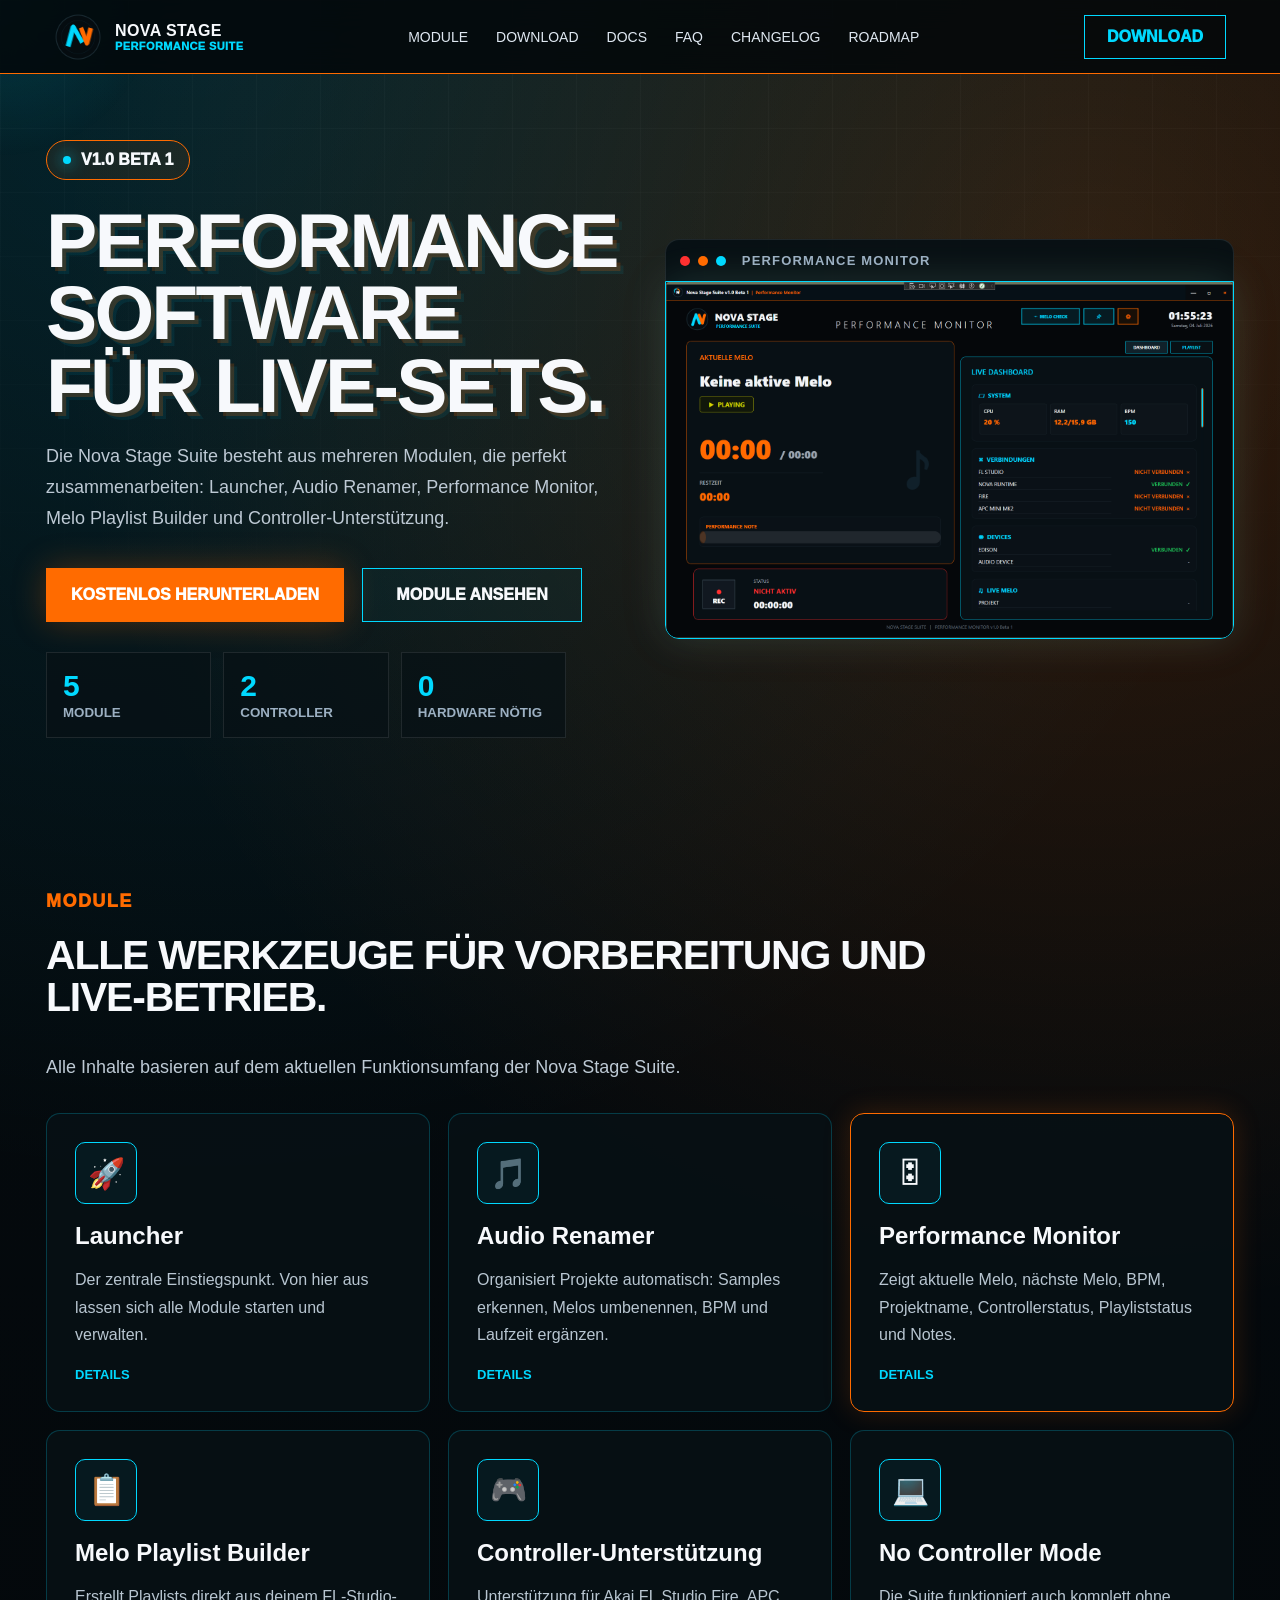
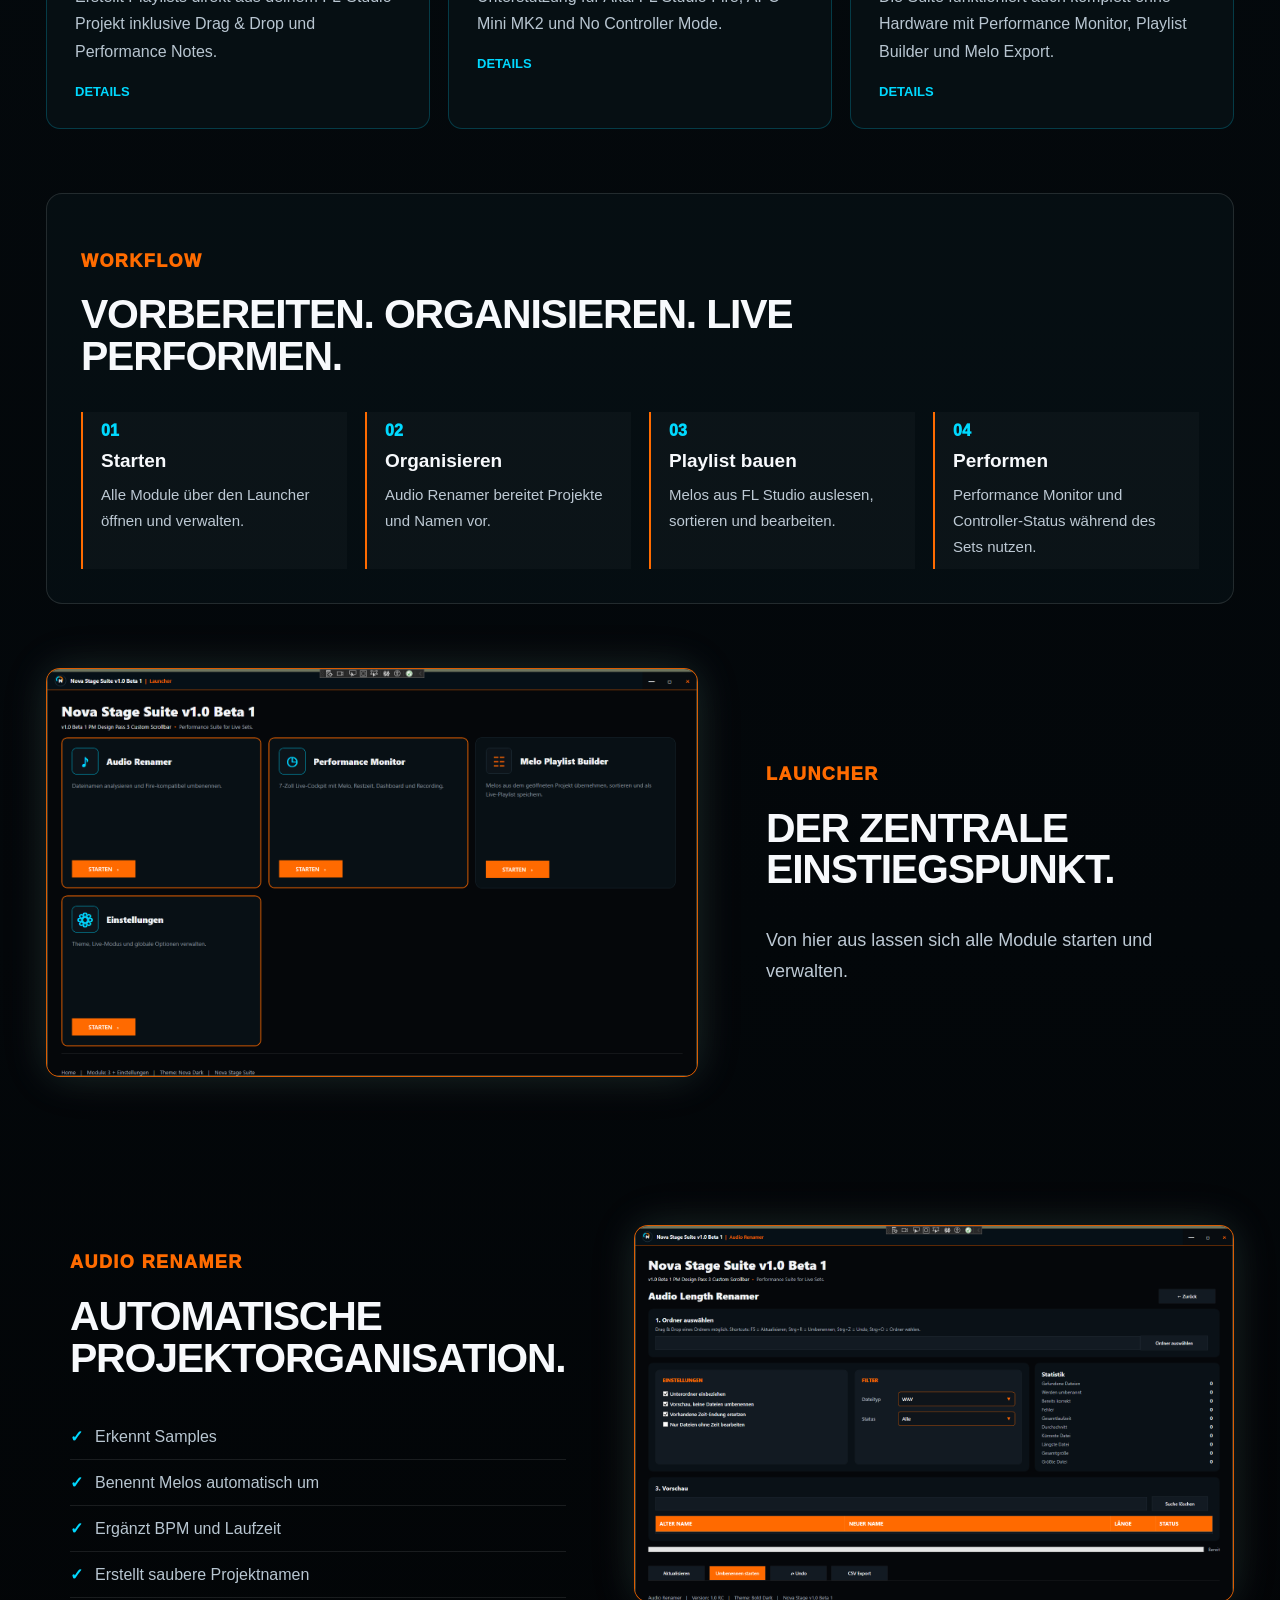
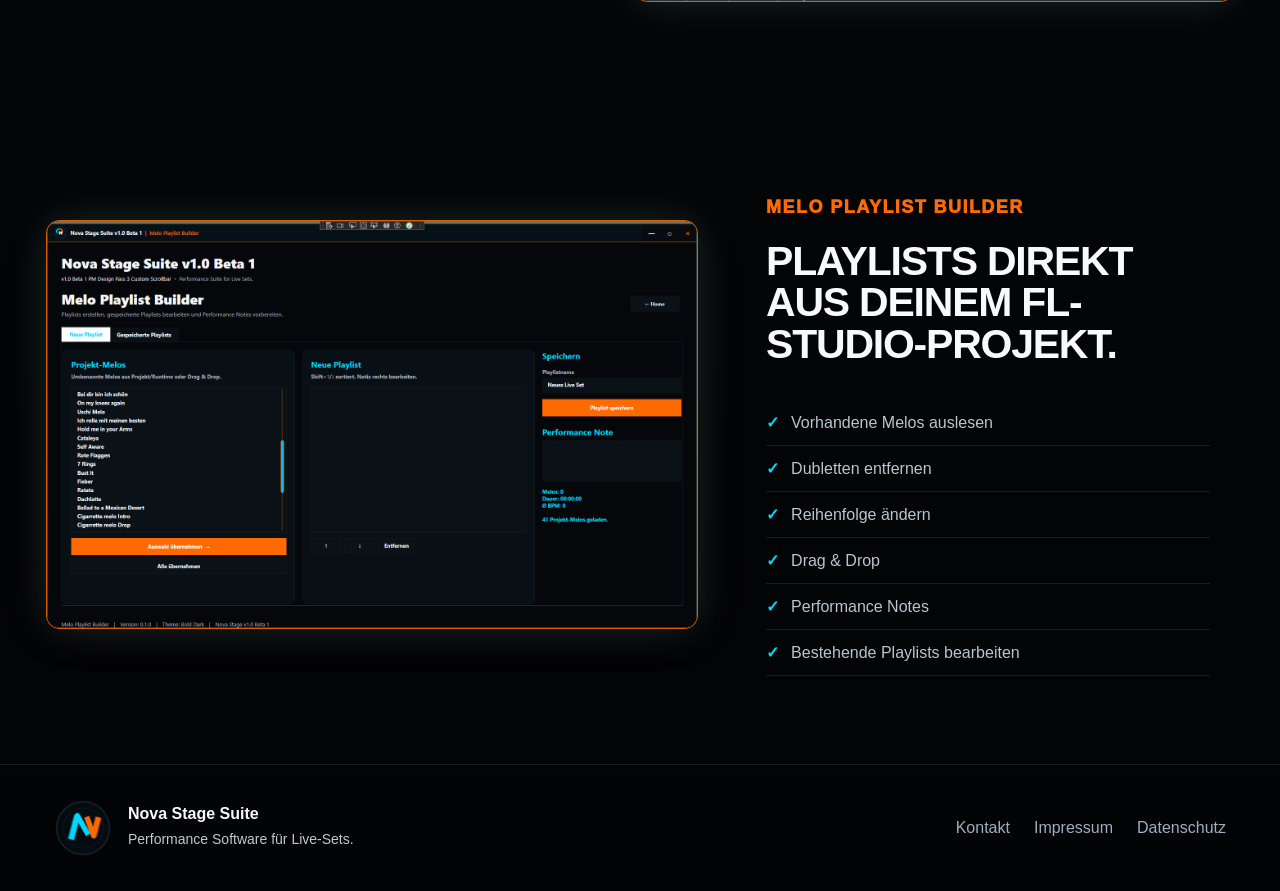
==== index.html @ 93a7e744 "Add files via upload" ====
<!DOCTYPE html>
<html lang="de">
<head>
  <meta charset="UTF-8" />
  <meta name="viewport" content="width=device-width, initial-scale=1.0" />
  <title>Nova Stage Suite – Performance Software für Live-Sets</title>
  <meta name="description" content="Nova Stage Suite – modulare Performance Software für Live-Sets." />
  <link rel="icon" href="assets/logo/logo.png" />
  <link rel="stylesheet" href="css/main.css" />
  <script defer src="js/app.js"></script>
  
</head>
<body>
  <div class="ambient-grid" aria-hidden="true"></div>
  <div class="cursor-glow" aria-hidden="true"></div>
  <header class="site-header">
  <a class="brand" href="index.html">
    <img src="assets/logo/logo.png" alt="Nova Stage Suite Logo" />
    <span><strong>NOVA STAGE</strong><small>PERFORMANCE SUITE</small></span>
  </a>
  <button class="menu-button" aria-label="Navigation öffnen">☰</button>
  <nav class="nav">
    <a href="index.html#module">Module</a>
    <a href="download.html">Download</a>
    <a href="docs.html">Docs</a>
    <a href="faq.html">FAQ</a>
    <a href="changelog.html">Changelog</a>
    <a href="roadmap.html">Roadmap</a>
  </nav>
  <a class="header-download" href="download.html">Download</a>
</header>
  <main id="home">
  <section class="hero section">
    <div class="hero-copy reveal">
      <div class="badge pulse-dot">v1.0 Beta 1</div>
      <h1>Performance Software für Live-Sets.</h1>
      <p>Die Nova Stage Suite besteht aus mehreren Modulen, die perfekt zusammenarbeiten: Launcher, Audio Renamer, Performance Monitor, Melo Playlist Builder und Controller-Unterstützung.</p>
      <div class="hero-actions">
        <a class="btn btn-primary" href="download.html">Kostenlos herunterladen</a>
        <a class="btn btn-secondary" href="#module">Module ansehen</a>
      </div>
      <div class="live-metrics">
        <span><b data-count="5">0</b><small>Module</small></span>
        <span><b data-count="2">0</b><small>Controller</small></span>
        <span><b data-count="0">0</b><small>Hardware nötig</small></span>
      </div>
    </div>
    <div class="hero-stage reveal">
      <div class="stage-topbar"><span class="led red"></span><span class="led orange"></span><span class="led cyan"></span><strong>PERFORMANCE MONITOR</strong></div>
      <div class="hero-visual neon-panel"><img src="assets/screenshots/screenshot-performance-monitor.png" alt="Nova Stage Performance Monitor" /></div>
    </div>
  </section>

  <section id="module" class="section">
    <div class="section-head reveal">
      <p class="eyebrow">Module</p>
      <h2>Alle Werkzeuge für Vorbereitung und Live-Betrieb.</h2>
      <p>Alle Inhalte basieren auf dem aktuellen Funktionsumfang der Nova Stage Suite.</p>
    </div>
    <div class="module-grid">
      <article class="module-card reveal"><div class="icon">🚀</div><h3>Launcher</h3><p>Der zentrale Einstiegspunkt. Von hier aus lassen sich alle Module starten und verwalten.</p><a href="modules/launcher.html">Details</a></article>
      <article class="module-card reveal"><div class="icon">🎵</div><h3>Audio Renamer</h3><p>Organisiert Projekte automatisch: Samples erkennen, Melos umbenennen, BPM und Laufzeit ergänzen.</p><a href="modules/audio-renamer.html">Details</a></article>
      <article class="module-card active reveal"><div class="icon">🎛</div><h3>Performance Monitor</h3><p>Zeigt aktuelle Melo, nächste Melo, BPM, Projektname, Controllerstatus, Playliststatus und Notes.</p><a href="modules/performance-monitor.html">Details</a></article>
      <article class="module-card reveal"><div class="icon">📋</div><h3>Melo Playlist Builder</h3><p>Erstellt Playlists direkt aus deinem FL-Studio-Projekt inklusive Drag & Drop und Performance Notes.</p><a href="modules/playlist-builder.html">Details</a></article>
      <article class="module-card reveal"><div class="icon">🎮</div><h3>Controller-Unterstützung</h3><p>Unterstützung für Akai FL Studio Fire, APC Mini MK2 und No Controller Mode.</p><a href="modules/controller.html">Details</a></article>
      <article class="module-card reveal"><div class="icon">💻</div><h3>No Controller Mode</h3><p>Die Suite funktioniert auch komplett ohne Hardware mit Performance Monitor, Playlist Builder und Melo Export.</p><a href="modules/controller.html#no-controller">Details</a></article>
    </div>
  </section>

  <section class="section workflow reveal">
    <div class="section-head">
      <p class="eyebrow">Workflow</p>
      <h2>Vorbereiten. Organisieren. Live performen.</h2>
    </div>
    <div class="timeline">
      <div><span>01</span><strong>Starten</strong><p>Alle Module über den Launcher öffnen und verwalten.</p></div>
      <div><span>02</span><strong>Organisieren</strong><p>Audio Renamer bereitet Projekte und Namen vor.</p></div>
      <div><span>03</span><strong>Playlist bauen</strong><p>Melos aus FL Studio auslesen, sortieren und bearbeiten.</p></div>
      <div><span>04</span><strong>Performen</strong><p>Performance Monitor und Controller-Status während des Sets nutzen.</p></div>
    </div>
  </section>

  <section class="section feature-split">
    <div class="neon-panel screenshot-panel reveal"><img src="assets/screenshots/screenshot-launcher.png" alt="Launcher Screenshot" /></div>
    <div class="feature-copy reveal"><p class="eyebrow">Launcher</p><h2>Der zentrale Einstiegspunkt.</h2><p>Von hier aus lassen sich alle Module starten und verwalten.</p></div>
  </section>

  <section class="section feature-split reverse">
    <div class="feature-copy reveal"><p class="eyebrow">Audio Renamer</p><h2>Automatische Projektorganisation.</h2><ul class="check-list"><li>Erkennt Samples</li><li>Benennt Melos automatisch um</li><li>Ergänzt BPM und Laufzeit</li><li>Erstellt saubere Projektnamen</li></ul></div>
    <div class="neon-panel screenshot-panel reveal"><img src="assets/screenshots/screenshot-audio-renamer.png" alt="Audio Renamer Screenshot" /></div>
  </section>

  <section class="section feature-split">
    <div class="neon-panel screenshot-panel reveal"><img src="assets/screenshots/screenshot-playlist-builder.png" alt="Melo Playlist Builder Screenshot" /></div>
    <div class="feature-copy reveal"><p class="eyebrow">Melo Playlist Builder</p><h2>Playlists direkt aus deinem FL-Studio-Projekt.</h2><ul class="check-list"><li>Vorhandene Melos auslesen</li><li>Dubletten entfernen</li><li>Reihenfolge ändern</li><li>Drag & Drop</li><li>Performance Notes</li><li>Bestehende Playlists bearbeiten</li></ul></div>
  </section>
</main>
  <footer class="footer">
    <div class="footer-brand">
      <img src="assets/logo/logo.png" alt="" />
      <div><strong>Nova Stage Suite</strong><p>Performance Software für Live-Sets.</p></div>
    </div>
    <div class="footer-links">
      <a href="mailto:oliverrisska70@gmx.de">Kontakt</a>
      <a href="impressum.html">Impressum</a>
      <a href="datenschutz.html">Datenschutz</a>
    </div>
  </footer>
</body>
</html>
---- css/main.css ----
:root{--bg:#03070a;--panel:#071116;--text:#f7f9fc;--muted:#9cb0c2;--orange:#ff6b00;--cyan:#00d9ff;--line:rgba(255,255,255,.095)}*{box-sizing:border-box}html{scroll-behavior:smooth}body{margin:0;color:var(--text);font-family:Inter,"Segoe UI",Roboto,Arial,sans-serif;background:radial-gradient(circle at 15% 0%,rgba(0,217,255,.13),transparent 28%),radial-gradient(circle at 85% 7%,rgba(255,107,0,.18),transparent 26%),linear-gradient(180deg,#050b0f 0%,#03070a 62%,#020304 100%);overflow-x:hidden}.ambient-grid{position:fixed;inset:0;pointer-events:none;background-image:linear-gradient(rgba(255,255,255,.028) 1px,transparent 1px),linear-gradient(90deg,rgba(255,255,255,.028) 1px,transparent 1px);background-size:64px 64px;mask-image:linear-gradient(to bottom,black,transparent 78%);animation:gridMove 28s linear infinite}.cursor-glow{position:fixed;width:360px;height:360px;border-radius:999px;pointer-events:none;background:radial-gradient(circle,rgba(0,217,255,.13),transparent 62%);transform:translate(-50%,-50%);z-index:0}@keyframes gridMove{from{background-position:0 0}to{background-position:64px 64px}}a{color:inherit;text-decoration:none}img{display:block;max-width:100%}.site-header{position:sticky;top:0;z-index:20;height:74px;padding:0 54px;display:flex;align-items:center;justify-content:space-between;background:rgba(3,7,10,.86);backdrop-filter:blur(18px);border-bottom:1px solid var(--orange)}.brand{display:flex;align-items:center;gap:13px;font-weight:950;letter-spacing:.4px}.brand img{width:48px;height:48px;object-fit:contain}.brand small{display:block;color:var(--cyan);font-weight:950;font-size:11px}.nav{display:flex;gap:28px;font-size:14px;text-transform:uppercase;color:#dfe8f1}.nav a:hover{color:var(--orange)}.header-download,.menu-button{padding:12px 22px;color:var(--cyan);border:1px solid var(--cyan);background:transparent;font-weight:950;text-transform:uppercase}.menu-button{display:none;font-size:22px;padding:8px 14px}.section{width:min(1480px,calc(100% - 92px));margin:0 auto;padding:64px 0;position:relative;z-index:1}.hero{min-height:730px;display:grid;grid-template-columns:.82fr 1.18fr;gap:48px;align-items:center}.badge,.eyebrow{color:var(--orange);text-transform:uppercase;font-weight:950;letter-spacing:.08em}.badge{display:inline-flex;padding:10px 16px;border:1px solid var(--orange);border-radius:999px;background:rgba(255,107,0,.08);color:var(--text);letter-spacing:0}.pulse-dot:before{content:"";width:8px;height:8px;border-radius:50%;background:var(--cyan);margin:auto 10px auto 0;box-shadow:0 0 16px var(--cyan);animation:pulse 1.4s infinite}@keyframes pulse{50%{opacity:.35;transform:scale(.72)}}h1,h2,h3{margin-top:0}h1{margin:24px 0 20px;font-size:clamp(44px,6vw,84px);line-height:.94;letter-spacing:-2.8px;text-transform:uppercase;text-shadow:4px 4px 0 rgba(255,107,0,.18),7px 7px 0 rgba(0,217,255,.08)}h2{color:var(--text);font-size:clamp(30px,3.2vw,54px);line-height:1.02;letter-spacing:-1.2px;text-transform:uppercase}.section-head{max-width:930px;margin-bottom:30px}p{color:#bdc9d4;line-height:1.72;font-size:18px}.hero-actions{margin:34px 0 30px;display:flex;flex-wrap:wrap;gap:18px}.btn{min-height:54px;min-width:220px;display:inline-flex;align-items:center;justify-content:center;padding:0 24px;border:1px solid var(--cyan);font-weight:950;text-transform:uppercase;transition:.2s ease}.btn:hover{transform:translateY(-2px)}.btn-primary{background:var(--orange);border-color:var(--orange);color:#fff;box-shadow:0 0 34px rgba(255,107,0,.28)}.btn-secondary{background:rgba(0,217,255,.04)}.live-metrics{display:grid;grid-template-columns:repeat(3,1fr);gap:12px;max-width:520px}.live-metrics span,.doc-links a,.check-grid span{padding:16px;border:1px solid var(--line);background:rgba(7,17,22,.72)}.live-metrics b{display:block;color:var(--cyan);font-size:30px}.live-metrics small{color:var(--muted);text-transform:uppercase;font-weight:800}.neon-panel{background:linear-gradient(180deg,rgba(7,17,22,.96),rgba(3,7,10,.96));border:1px solid var(--cyan);border-radius:14px;overflow:hidden;box-shadow:0 0 38px rgba(0,217,255,.12),0 0 50px rgba(255,107,0,.11)}.stage-topbar{height:42px;display:flex;align-items:center;gap:8px;padding:0 14px;background:rgba(7,17,22,.95);border:1px solid var(--line);border-bottom:0;border-radius:14px 14px 0 0}.stage-topbar strong{margin-left:8px;color:var(--muted);font-size:13px;letter-spacing:.09em}.led{width:10px;height:10px;border-radius:50%;background:white}.red{background:#ff3131}.orange{background:var(--orange)}.cyan{background:var(--cyan)}.hero-stage .neon-panel{border-radius:0 0 14px 14px}.module-grid,.controller-grid,.download-grid{display:grid;grid-template-columns:repeat(3,1fr);gap:18px}.module-card,.download-card{position:relative;padding:28px;min-height:230px;background:rgba(7,17,22,.86);border:1px solid rgba(0,217,255,.22);border-radius:14px;transition:.2s ease}.module-card:hover,.module-card.active,.download-card:hover{transform:translateY(-4px);box-shadow:0 0 28px rgba(255,107,0,.18);border-color:var(--orange)}.module-card a{color:var(--cyan);font-weight:900;text-transform:uppercase;font-size:13px}.icon{width:62px;height:62px;border:1px solid var(--cyan);border-radius:10px;display:grid;place-items:center;margin-bottom:18px;background:rgba(0,217,255,.05);font-size:30px}.module-card h3,.download-card h3{font-size:24px;margin-bottom:10px}.module-card p,.download-card p,li{font-size:16px;color:#b8c6d1}.workflow,.docs-panel,.download-panel,.content-panel{background:rgba(7,17,22,.72);border:1px solid rgba(255,255,255,.12);border-radius:16px;padding:34px}.timeline{display:grid;grid-template-columns:repeat(4,1fr);gap:18px}.timeline div{border-left:2px solid var(--orange);padding:10px 18px;background:rgba(255,255,255,.025)}.timeline span{color:var(--cyan);font-weight:950}.timeline strong{display:block;margin:10px 0;font-size:19px}.timeline p{font-size:15px;margin:0}.feature-split{display:grid;grid-template-columns:1.14fr .86fr;gap:44px;align-items:center}.feature-split.reverse{grid-template-columns:.86fr 1.14fr}.screenshot-panel{border-color:rgba(255,107,0,.86)}.feature-copy{padding:24px}.check-list{list-style:none;padding:0;margin:28px 0 0}.check-list li{padding:13px 0;border-bottom:1px solid var(--line)}.check-list li:before{content:"✓";color:var(--cyan);font-weight:1000;margin-right:12px}.doc-links,.check-grid{display:grid;grid-template-columns:repeat(4,1fr);gap:12px;margin-top:24px}.download-card .btn{width:100%;margin-top:22px}.footer{border-top:1px solid var(--line);padding:34px 54px;display:flex;justify-content:space-between;align-items:center;position:relative;z-index:1}.footer-brand{display:flex;align-items:center;gap:16px}.footer-brand img{width:58px;height:58px;object-fit:contain}.footer p{margin:4px 0 0;font-size:14px}.footer-links{display:flex;gap:24px;color:var(--muted)}.reveal{opacity:0;transform:translateY(28px);transition:opacity .7s ease,transform .7s ease}.reveal.visible{opacity:1;transform:translateY(0)}@media(max-width:1080px){.site-header{padding:0 22px}.nav{display:none;position:absolute;top:74px;left:0;right:0;padding:22px;background:rgba(3,7,10,.96);border-bottom:1px solid var(--orange);flex-direction:column}.nav.open{display:flex}.menu-button{display:inline-flex}.section{width:min(100% - 36px,1480px)}.hero,.feature-split,.feature-split.reverse{grid-template-columns:1fr}.module-grid,.controller-grid,.download-grid,.timeline,.check-grid,.doc-links{grid-template-columns:1fr}}@media(max-width:560px){.header-download{display:none}.brand span{display:none}.hero-actions .btn,.live-metrics{width:100%;grid-template-columns:1fr}h1{font-size:42px}.footer{flex-direction:column;align-items:flex-start;gap:22px;padding:28px 22px}.footer-links{flex-wrap:wrap}}
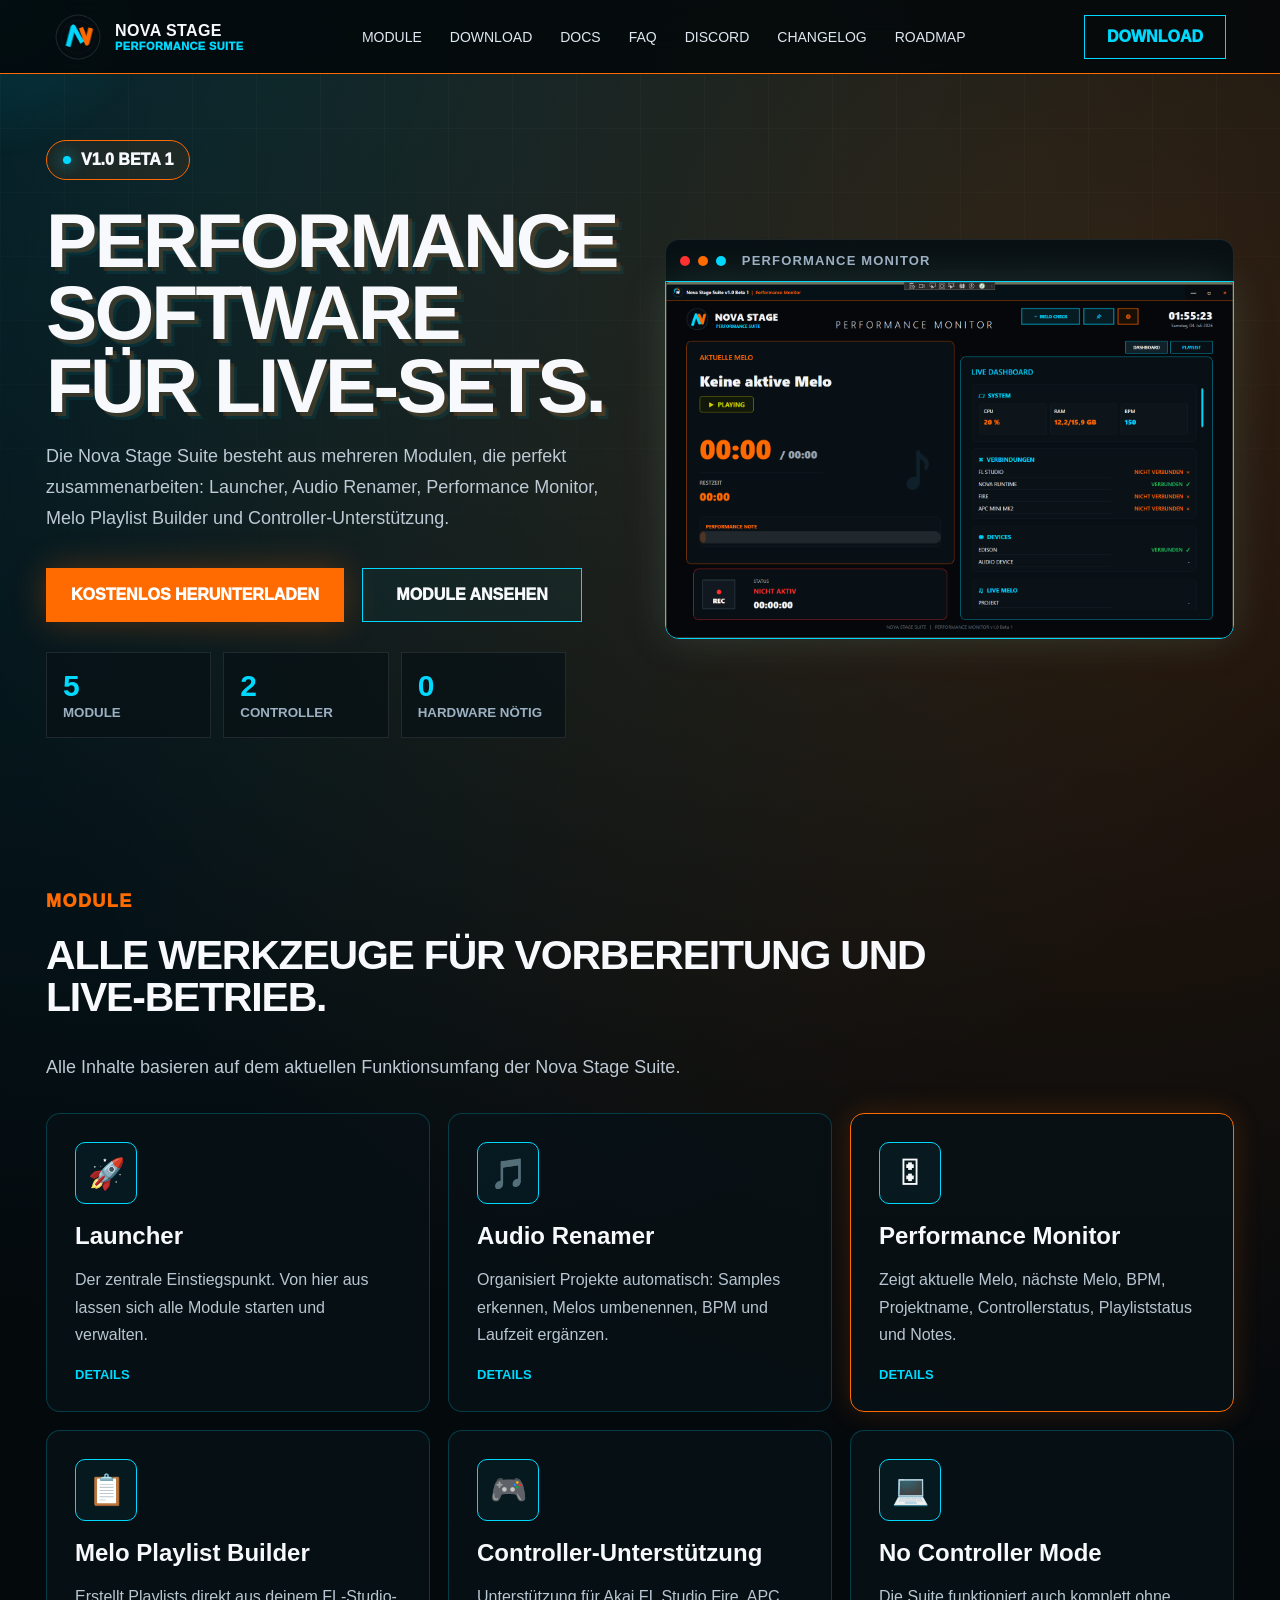
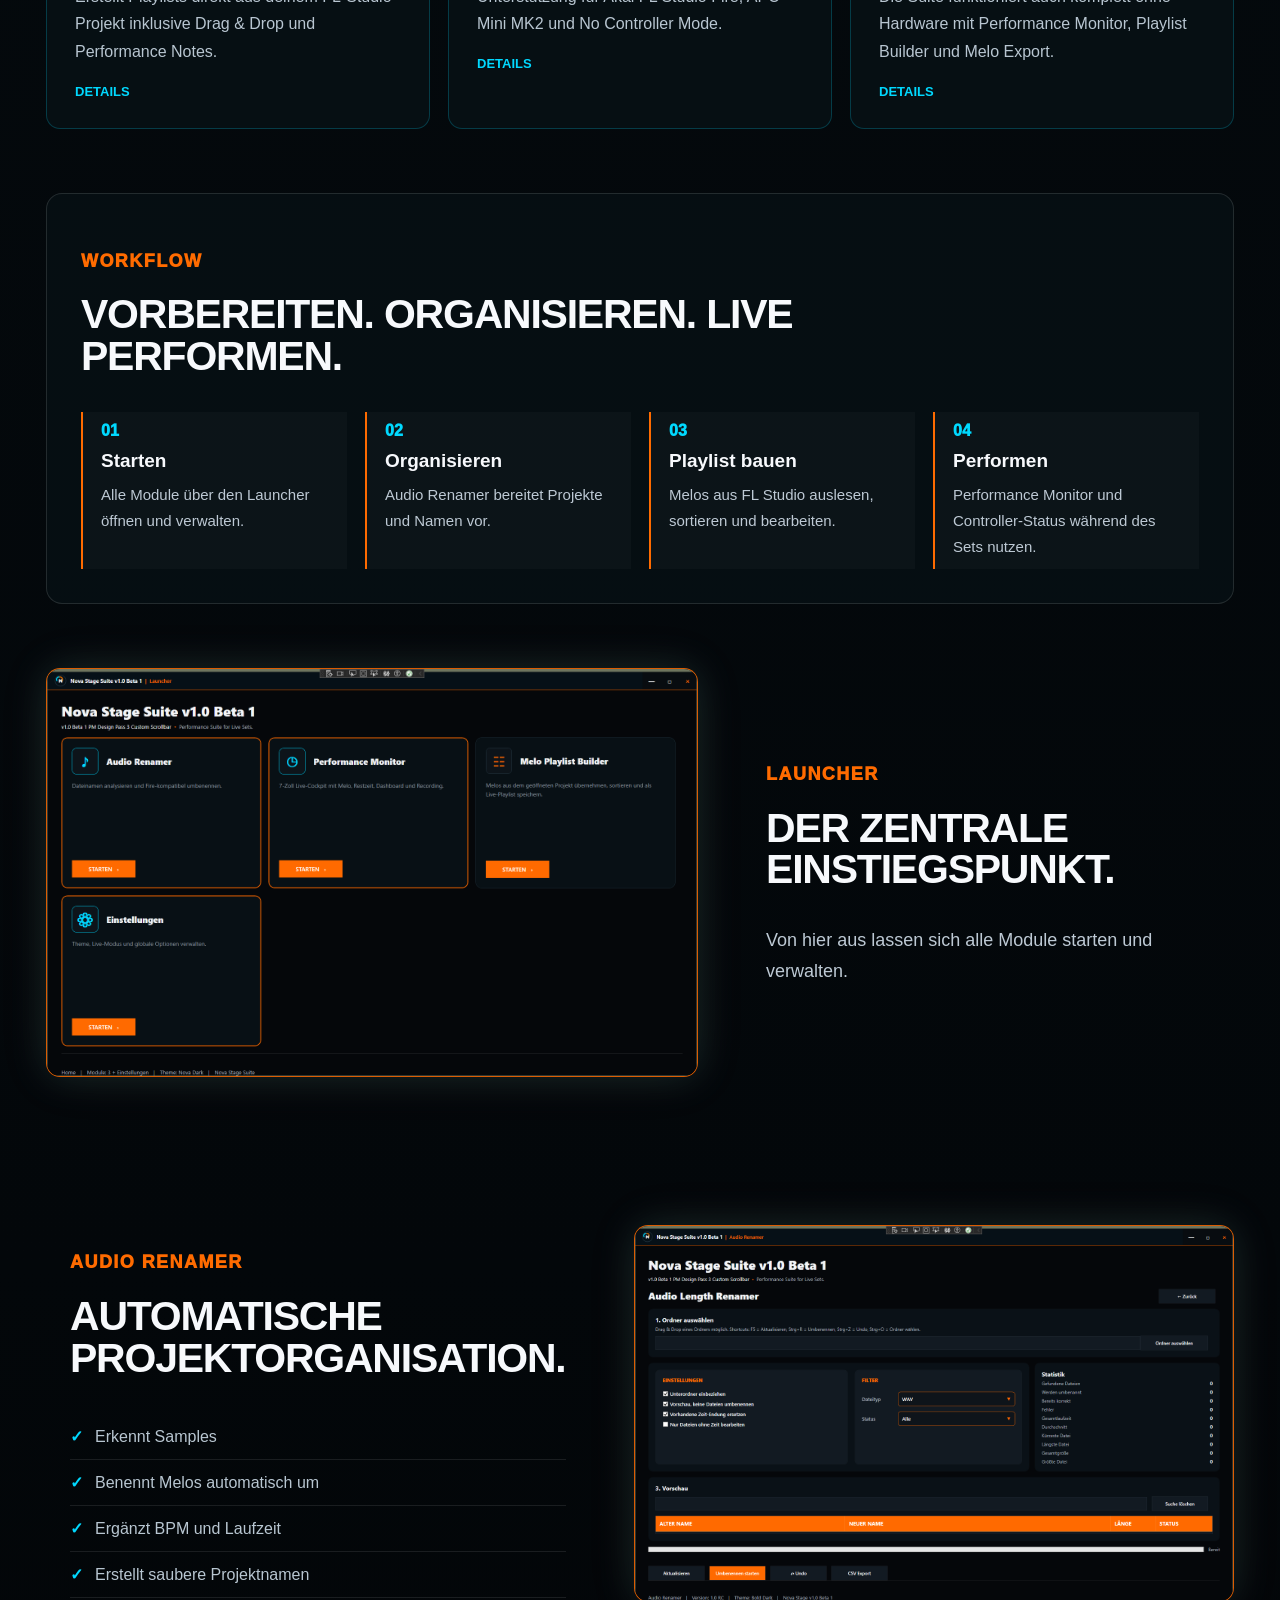
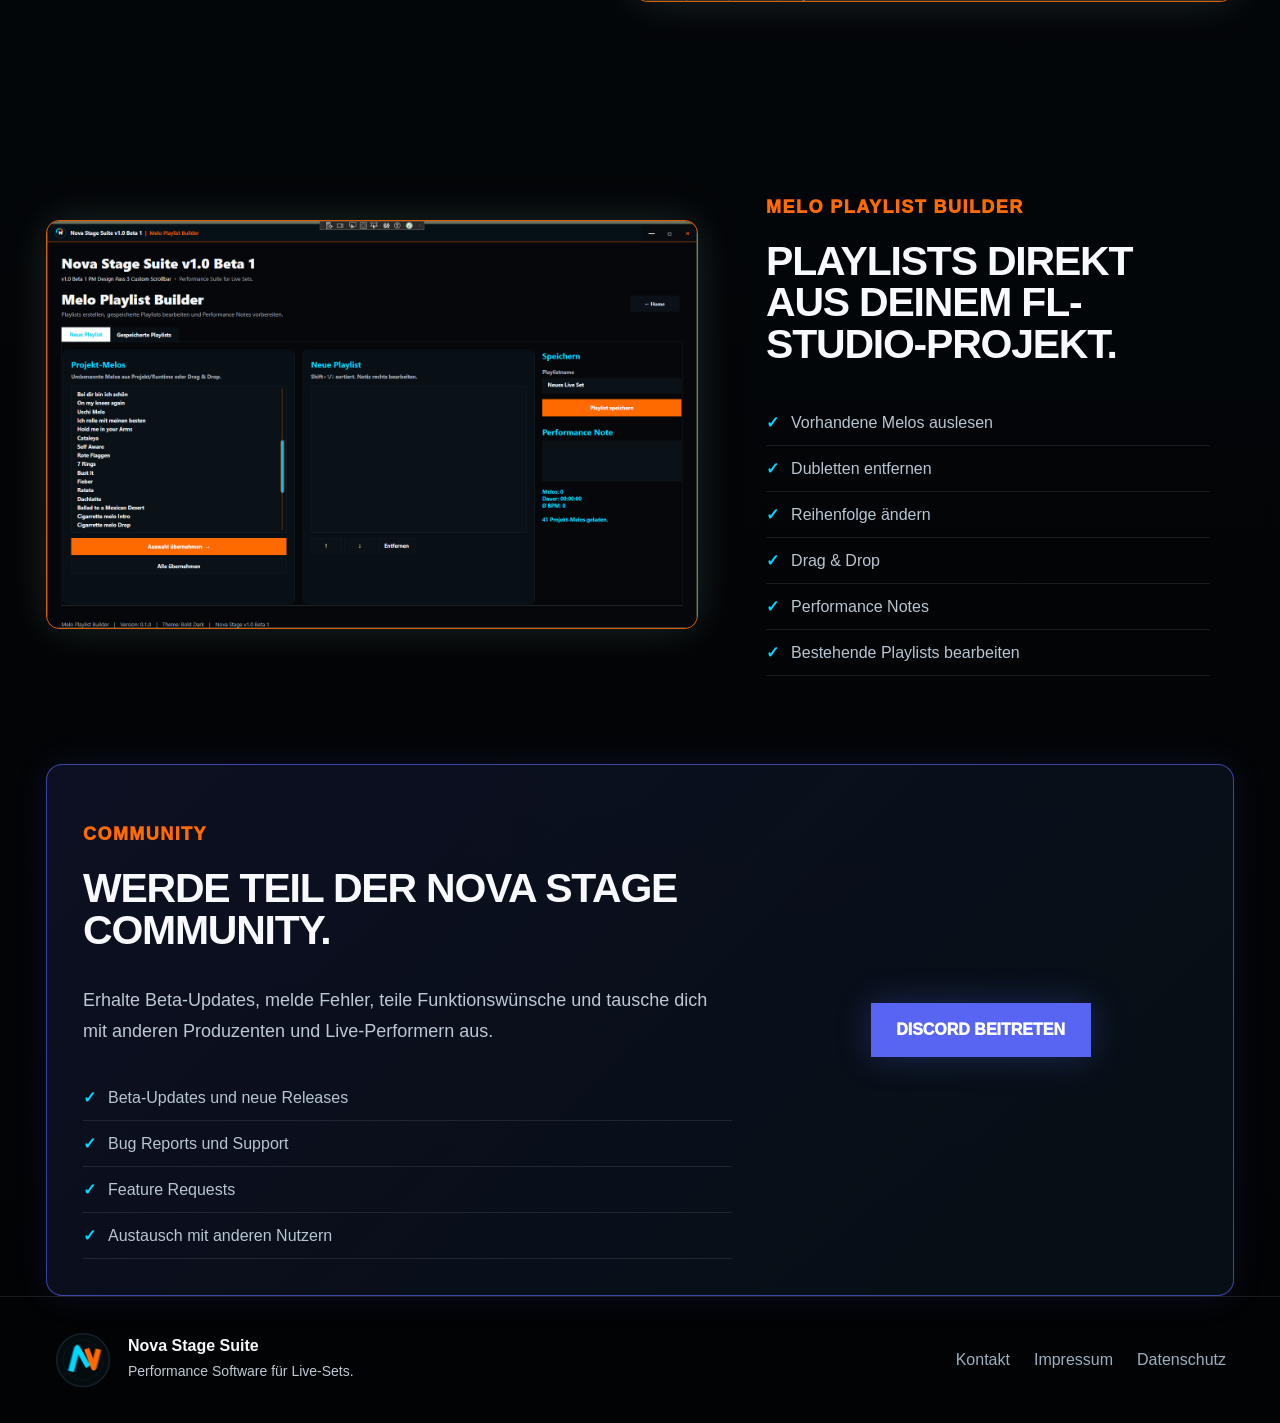
==== commit 462ad357: "Discord Community hinzugefügt Discord-Link in Navigation, Footer und Downloadseite ergänzt." ====
--- a/index.html
+++ b/index.html
@@ -24,6 +24,7 @@
     <a href="download.html">Download</a>
     <a href="docs.html">Docs</a>
     <a href="faq.html">FAQ</a>
+    <a href="https://discord.gg/kv3p4N4aw9" target="_blank" rel="noopener noreferrer">Discord</a>
     <a href="changelog.html">Changelog</a>
     <a href="roadmap.html">Roadmap</a>
   </nav>
@@ -94,6 +95,32 @@
     <div class="neon-panel screenshot-panel reveal"><img src="assets/screenshots/screenshot-playlist-builder.png" alt="Melo Playlist Builder Screenshot" /></div>
     <div class="feature-copy reveal"><p class="eyebrow">Melo Playlist Builder</p><h2>Playlists direkt aus deinem FL-Studio-Projekt.</h2><ul class="check-list"><li>Vorhandene Melos auslesen</li><li>Dubletten entfernen</li><li>Reihenfolge ändern</li><li>Drag & Drop</li><li>Performance Notes</li><li>Bestehende Playlists bearbeiten</li></ul></div>
   </section>
+
+  <section id="community" class="section community-panel reveal">
+    <div>
+      <p class="eyebrow">Community</p>
+      <h2>Werde Teil der Nova Stage Community.</h2>
+      <p>
+        Erhalte Beta-Updates, melde Fehler, teile Funktionswünsche und tausche dich
+        mit anderen Produzenten und Live-Performern aus.
+      </p>
+      <ul class="check-list">
+        <li>Beta-Updates und neue Releases</li>
+        <li>Bug Reports und Support</li>
+        <li>Feature Requests</li>
+        <li>Austausch mit anderen Nutzern</li>
+      </ul>
+    </div>
+    <div class="community-action">
+      <a class="btn btn-primary discord-button"
+         href="https://discord.gg/kv3p4N4aw9"
+         target="_blank"
+         rel="noopener noreferrer">
+        Discord beitreten
+      </a>
+    </div>
+  </section>
+
 </main>
   <footer class="footer">
     <div class="footer-brand">
--- a/css/main.css
+++ b/css/main.css
@@ -1 +1,29 @@
-:root{--bg:#03070a;--panel:#071116;--text:#f7f9fc;--muted:#9cb0c2;--orange:#ff6b00;--cyan:#00d9ff;--line:rgba(255,255,255,.095)}*{box-sizing:border-box}html{scroll-behavior:smooth}body{margin:0;color:var(--text);font-family:Inter,"Segoe UI",Roboto,Arial,sans-serif;background:radial-gradient(circle at 15% 0%,rgba(0,217,255,.13),transparent 28%),radial-gradient(circle at 85% 7%,rgba(255,107,0,.18),transparent 26%),linear-gradient(180deg,#050b0f 0%,#03070a 62%,#020304 100%);overflow-x:hidden}.ambient-grid{position:fixed;inset:0;pointer-events:none;background-image:linear-gradient(rgba(255,255,255,.028) 1px,transparent 1px),linear-gradient(90deg,rgba(255,255,255,.028) 1px,transparent 1px);background-size:64px 64px;mask-image:linear-gradient(to bottom,black,transparent 78%);animation:gridMove 28s linear infinite}.cursor-glow{position:fixed;width:360px;height:360px;border-radius:999px;pointer-events:none;background:radial-gradient(circle,rgba(0,217,255,.13),transparent 62%);transform:translate(-50%,-50%);z-index:0}@keyframes gridMove{from{background-position:0 0}to{background-position:64px 64px}}a{color:inherit;text-decoration:none}img{display:block;max-width:100%}.site-header{position:sticky;top:0;z-index:20;height:74px;padding:0 54px;display:flex;align-items:center;justify-content:space-between;background:rgba(3,7,10,.86);backdrop-filter:blur(18px);border-bottom:1px solid var(--orange)}.brand{display:flex;align-items:center;gap:13px;font-weight:950;letter-spacing:.4px}.brand img{width:48px;height:48px;object-fit:contain}.brand small{display:block;color:var(--cyan);font-weight:950;font-size:11px}.nav{display:flex;gap:28px;font-size:14px;text-transform:uppercase;color:#dfe8f1}.nav a:hover{color:var(--orange)}.header-download,.menu-button{padding:12px 22px;color:var(--cyan);border:1px solid var(--cyan);background:transparent;font-weight:950;text-transform:uppercase}.menu-button{display:none;font-size:22px;padding:8px 14px}.section{width:min(1480px,calc(100% - 92px));margin:0 auto;padding:64px 0;position:relative;z-index:1}.hero{min-height:730px;display:grid;grid-template-columns:.82fr 1.18fr;gap:48px;align-items:center}.badge,.eyebrow{color:var(--orange);text-transform:uppercase;font-weight:950;letter-spacing:.08em}.badge{display:inline-flex;padding:10px 16px;border:1px solid var(--orange);border-radius:999px;background:rgba(255,107,0,.08);color:var(--text);letter-spacing:0}.pulse-dot:before{content:"";width:8px;height:8px;border-radius:50%;background:var(--cyan);margin:auto 10px auto 0;box-shadow:0 0 16px var(--cyan);animation:pulse 1.4s infinite}@keyframes pulse{50%{opacity:.35;transform:scale(.72)}}h1,h2,h3{margin-top:0}h1{margin:24px 0 20px;font-size:clamp(44px,6vw,84px);line-height:.94;letter-spacing:-2.8px;text-transform:uppercase;text-shadow:4px 4px 0 rgba(255,107,0,.18),7px 7px 0 rgba(0,217,255,.08)}h2{color:var(--text);font-size:clamp(30px,3.2vw,54px);line-height:1.02;letter-spacing:-1.2px;text-transform:uppercase}.section-head{max-width:930px;margin-bottom:30px}p{color:#bdc9d4;line-height:1.72;font-size:18px}.hero-actions{margin:34px 0 30px;display:flex;flex-wrap:wrap;gap:18px}.btn{min-height:54px;min-width:220px;display:inline-flex;align-items:center;justify-content:center;padding:0 24px;border:1px solid var(--cyan);font-weight:950;text-transform:uppercase;transition:.2s ease}.btn:hover{transform:translateY(-2px)}.btn-primary{background:var(--orange);border-color:var(--orange);color:#fff;box-shadow:0 0 34px rgba(255,107,0,.28)}.btn-secondary{background:rgba(0,217,255,.04)}.live-metrics{display:grid;grid-template-columns:repeat(3,1fr);gap:12px;max-width:520px}.live-metrics span,.doc-links a,.check-grid span{padding:16px;border:1px solid var(--line);background:rgba(7,17,22,.72)}.live-metrics b{display:block;color:var(--cyan);font-size:30px}.live-metrics small{color:var(--muted);text-transform:uppercase;font-weight:800}.neon-panel{background:linear-gradient(180deg,rgba(7,17,22,.96),rgba(3,7,10,.96));border:1px solid var(--cyan);border-radius:14px;overflow:hidden;box-shadow:0 0 38px rgba(0,217,255,.12),0 0 50px rgba(255,107,0,.11)}.stage-topbar{height:42px;display:flex;align-items:center;gap:8px;padding:0 14px;background:rgba(7,17,22,.95);border:1px solid var(--line);border-bottom:0;border-radius:14px 14px 0 0}.stage-topbar strong{margin-left:8px;color:var(--muted);font-size:13px;letter-spacing:.09em}.led{width:10px;height:10px;border-radius:50%;background:white}.red{background:#ff3131}.orange{background:var(--orange)}.cyan{background:var(--cyan)}.hero-stage .neon-panel{border-radius:0 0 14px 14px}.module-grid,.controller-grid,.download-grid{display:grid;grid-template-columns:repeat(3,1fr);gap:18px}.module-card,.download-card{position:relative;padding:28px;min-height:230px;background:rgba(7,17,22,.86);border:1px solid rgba(0,217,255,.22);border-radius:14px;transition:.2s ease}.module-card:hover,.module-card.active,.download-card:hover{transform:translateY(-4px);box-shadow:0 0 28px rgba(255,107,0,.18);border-color:var(--orange)}.module-card a{color:var(--cyan);font-weight:900;text-transform:uppercase;font-size:13px}.icon{width:62px;height:62px;border:1px solid var(--cyan);border-radius:10px;display:grid;place-items:center;margin-bottom:18px;background:rgba(0,217,255,.05);font-size:30px}.module-card h3,.download-card h3{font-size:24px;margin-bottom:10px}.module-card p,.download-card p,li{font-size:16px;color:#b8c6d1}.workflow,.docs-panel,.download-panel,.content-panel{background:rgba(7,17,22,.72);border:1px solid rgba(255,255,255,.12);border-radius:16px;padding:34px}.timeline{display:grid;grid-template-columns:repeat(4,1fr);gap:18px}.timeline div{border-left:2px solid var(--orange);padding:10px 18px;background:rgba(255,255,255,.025)}.timeline span{color:var(--cyan);font-weight:950}.timeline strong{display:block;margin:10px 0;font-size:19px}.timeline p{font-size:15px;margin:0}.feature-split{display:grid;grid-template-columns:1.14fr .86fr;gap:44px;align-items:center}.feature-split.reverse{grid-template-columns:.86fr 1.14fr}.screenshot-panel{border-color:rgba(255,107,0,.86)}.feature-copy{padding:24px}.check-list{list-style:none;padding:0;margin:28px 0 0}.check-list li{padding:13px 0;border-bottom:1px solid var(--line)}.check-list li:before{content:"✓";color:var(--cyan);font-weight:1000;margin-right:12px}.doc-links,.check-grid{display:grid;grid-template-columns:repeat(4,1fr);gap:12px;margin-top:24px}.download-card .btn{width:100%;margin-top:22px}.footer{border-top:1px solid var(--line);padding:34px 54px;display:flex;justify-content:space-between;align-items:center;position:relative;z-index:1}.footer-brand{display:flex;align-items:center;gap:16px}.footer-brand img{width:58px;height:58px;object-fit:contain}.footer p{margin:4px 0 0;font-size:14px}.footer-links{display:flex;gap:24px;color:var(--muted)}.reveal{opacity:0;transform:translateY(28px);transition:opacity .7s ease,transform .7s ease}.reveal.visible{opacity:1;transform:translateY(0)}@media(max-width:1080px){.site-header{padding:0 22px}.nav{display:none;position:absolute;top:74px;left:0;right:0;padding:22px;background:rgba(3,7,10,.96);border-bottom:1px solid var(--orange);flex-direction:column}.nav.open{display:flex}.menu-button{display:inline-flex}.section{width:min(100% - 36px,1480px)}.hero,.feature-split,.feature-split.reverse{grid-template-columns:1fr}.module-grid,.controller-grid,.download-grid,.timeline,.check-grid,.doc-links{grid-template-columns:1fr}}@media(max-width:560px){.header-download{display:none}.brand span{display:none}.hero-actions .btn,.live-metrics{width:100%;grid-template-columns:1fr}h1{font-size:42px}.footer{flex-direction:column;align-items:flex-start;gap:22px;padding:28px 22px}.footer-links{flex-wrap:wrap}}+:root{--bg:#03070a;--panel:#071116;--text:#f7f9fc;--muted:#9cb0c2;--orange:#ff6b00;--cyan:#00d9ff;--line:rgba(255,255,255,.095)}*{box-sizing:border-box}html{scroll-behavior:smooth}body{margin:0;color:var(--text);font-family:Inter,"Segoe UI",Roboto,Arial,sans-serif;background:radial-gradient(circle at 15% 0%,rgba(0,217,255,.13),transparent 28%),radial-gradient(circle at 85% 7%,rgba(255,107,0,.18),transparent 26%),linear-gradient(180deg,#050b0f 0%,#03070a 62%,#020304 100%);overflow-x:hidden}.ambient-grid{position:fixed;inset:0;pointer-events:none;background-image:linear-gradient(rgba(255,255,255,.028) 1px,transparent 1px),linear-gradient(90deg,rgba(255,255,255,.028) 1px,transparent 1px);background-size:64px 64px;mask-image:linear-gradient(to bottom,black,transparent 78%);animation:gridMove 28s linear infinite}.cursor-glow{position:fixed;width:360px;height:360px;border-radius:999px;pointer-events:none;background:radial-gradient(circle,rgba(0,217,255,.13),transparent 62%);transform:translate(-50%,-50%);z-index:0}@keyframes gridMove{from{background-position:0 0}to{background-position:64px 64px}}a{color:inherit;text-decoration:none}img{display:block;max-width:100%}.site-header{position:sticky;top:0;z-index:20;height:74px;padding:0 54px;display:flex;align-items:center;justify-content:space-between;background:rgba(3,7,10,.86);backdrop-filter:blur(18px);border-bottom:1px solid var(--orange)}.brand{display:flex;align-items:center;gap:13px;font-weight:950;letter-spacing:.4px}.brand img{width:48px;height:48px;object-fit:contain}.brand small{display:block;color:var(--cyan);font-weight:950;font-size:11px}.nav{display:flex;gap:28px;font-size:14px;text-transform:uppercase;color:#dfe8f1}.nav a:hover{color:var(--orange)}.header-download,.menu-button{padding:12px 22px;color:var(--cyan);border:1px solid var(--cyan);background:transparent;font-weight:950;text-transform:uppercase}.menu-button{display:none;font-size:22px;padding:8px 14px}.section{width:min(1480px,calc(100% - 92px));margin:0 auto;padding:64px 0;position:relative;z-index:1}.hero{min-height:730px;display:grid;grid-template-columns:.82fr 1.18fr;gap:48px;align-items:center}.badge,.eyebrow{color:var(--orange);text-transform:uppercase;font-weight:950;letter-spacing:.08em}.badge{display:inline-flex;padding:10px 16px;border:1px solid var(--orange);border-radius:999px;background:rgba(255,107,0,.08);color:var(--text);letter-spacing:0}.pulse-dot:before{content:"";width:8px;height:8px;border-radius:50%;background:var(--cyan);margin:auto 10px auto 0;box-shadow:0 0 16px var(--cyan);animation:pulse 1.4s infinite}@keyframes pulse{50%{opacity:.35;transform:scale(.72)}}h1,h2,h3{margin-top:0}h1{margin:24px 0 20px;font-size:clamp(44px,6vw,84px);line-height:.94;letter-spacing:-2.8px;text-transform:uppercase;text-shadow:4px 4px 0 rgba(255,107,0,.18),7px 7px 0 rgba(0,217,255,.08)}h2{color:var(--text);font-size:clamp(30px,3.2vw,54px);line-height:1.02;letter-spacing:-1.2px;text-transform:uppercase}.section-head{max-width:930px;margin-bottom:30px}p{color:#bdc9d4;line-height:1.72;font-size:18px}.hero-actions{margin:34px 0 30px;display:flex;flex-wrap:wrap;gap:18px}.btn{min-height:54px;min-width:220px;display:inline-flex;align-items:center;justify-content:center;padding:0 24px;border:1px solid var(--cyan);font-weight:950;text-transform:uppercase;transition:.2s ease}.btn:hover{transform:translateY(-2px)}.btn-primary{background:var(--orange);border-color:var(--orange);color:#fff;box-shadow:0 0 34px rgba(255,107,0,.28)}.btn-secondary{background:rgba(0,217,255,.04)}.live-metrics{display:grid;grid-template-columns:repeat(3,1fr);gap:12px;max-width:520px}.live-metrics span,.doc-links a,.check-grid span{padding:16px;border:1px solid var(--line);background:rgba(7,17,22,.72)}.live-metrics b{display:block;color:var(--cyan);font-size:30px}.live-metrics small{color:var(--muted);text-transform:uppercase;font-weight:800}.neon-panel{background:linear-gradient(180deg,rgba(7,17,22,.96),rgba(3,7,10,.96));border:1px solid var(--cyan);border-radius:14px;overflow:hidden;box-shadow:0 0 38px rgba(0,217,255,.12),0 0 50px rgba(255,107,0,.11)}.stage-topbar{height:42px;display:flex;align-items:center;gap:8px;padding:0 14px;background:rgba(7,17,22,.95);border:1px solid var(--line);border-bottom:0;border-radius:14px 14px 0 0}.stage-topbar strong{margin-left:8px;color:var(--muted);font-size:13px;letter-spacing:.09em}.led{width:10px;height:10px;border-radius:50%;background:white}.red{background:#ff3131}.orange{background:var(--orange)}.cyan{background:var(--cyan)}.hero-stage .neon-panel{border-radius:0 0 14px 14px}.module-grid,.controller-grid,.download-grid{display:grid;grid-template-columns:repeat(3,1fr);gap:18px}.module-card,.download-card{position:relative;padding:28px;min-height:230px;background:rgba(7,17,22,.86);border:1px solid rgba(0,217,255,.22);border-radius:14px;transition:.2s ease}.module-card:hover,.module-card.active,.download-card:hover{transform:translateY(-4px);box-shadow:0 0 28px rgba(255,107,0,.18);border-color:var(--orange)}.module-card a{color:var(--cyan);font-weight:900;text-transform:uppercase;font-size:13px}.icon{width:62px;height:62px;border:1px solid var(--cyan);border-radius:10px;display:grid;place-items:center;margin-bottom:18px;background:rgba(0,217,255,.05);font-size:30px}.module-card h3,.download-card h3{font-size:24px;margin-bottom:10px}.module-card p,.download-card p,li{font-size:16px;color:#b8c6d1}.workflow,.docs-panel,.download-panel,.content-panel{background:rgba(7,17,22,.72);border:1px solid rgba(255,255,255,.12);border-radius:16px;padding:34px}.timeline{display:grid;grid-template-columns:repeat(4,1fr);gap:18px}.timeline div{border-left:2px solid var(--orange);padding:10px 18px;background:rgba(255,255,255,.025)}.timeline span{color:var(--cyan);font-weight:950}.timeline strong{display:block;margin:10px 0;font-size:19px}.timeline p{font-size:15px;margin:0}.feature-split{display:grid;grid-template-columns:1.14fr .86fr;gap:44px;align-items:center}.feature-split.reverse{grid-template-columns:.86fr 1.14fr}.screenshot-panel{border-color:rgba(255,107,0,.86)}.feature-copy{padding:24px}.check-list{list-style:none;padding:0;margin:28px 0 0}.check-list li{padding:13px 0;border-bottom:1px solid var(--line)}.check-list li:before{content:"✓";color:var(--cyan);font-weight:1000;margin-right:12px}.doc-links,.check-grid{display:grid;grid-template-columns:repeat(4,1fr);gap:12px;margin-top:24px}.download-card .btn{width:100%;margin-top:22px}.footer{border-top:1px solid var(--line);padding:34px 54px;display:flex;justify-content:space-between;align-items:center;position:relative;z-index:1}.footer-brand{display:flex;align-items:center;gap:16px}.footer-brand img{width:58px;height:58px;object-fit:contain}.footer p{margin:4px 0 0;font-size:14px}.footer-links{display:flex;gap:24px;color:var(--muted)}.reveal{opacity:0;transform:translateY(28px);transition:opacity .7s ease,transform .7s ease}.reveal.visible{opacity:1;transform:translateY(0)}@media(max-width:1080px){.site-header{padding:0 22px}.nav{display:none;position:absolute;top:74px;left:0;right:0;padding:22px;background:rgba(3,7,10,.96);border-bottom:1px solid var(--orange);flex-direction:column}.nav.open{display:flex}.menu-button{display:inline-flex}.section{width:min(100% - 36px,1480px)}.hero,.feature-split,.feature-split.reverse{grid-template-columns:1fr}.module-grid,.controller-grid,.download-grid,.timeline,.check-grid,.doc-links{grid-template-columns:1fr}}@media(max-width:560px){.header-download{display:none}.brand span{display:none}.hero-actions .btn,.live-metrics{width:100%;grid-template-columns:1fr}h1{font-size:42px}.footer{flex-direction:column;align-items:flex-start;gap:22px;padding:28px 22px}.footer-links{flex-wrap:wrap}}
+.community-panel{
+  display:grid;
+  grid-template-columns:1.2fr .8fr;
+  gap:32px;
+  align-items:center;
+  background:linear-gradient(135deg,rgba(88,101,242,.12),rgba(7,17,22,.88));
+  border:1px solid rgba(88,101,242,.65);
+  border-radius:16px;
+  padding:36px;
+  box-shadow:0 0 34px rgba(88,101,242,.12);
+}
+.community-action{
+  display:flex;
+  justify-content:center;
+  align-items:center;
+}
+.discord-button{
+  background:#5865F2;
+  border-color:#5865F2;
+  box-shadow:0 0 34px rgba(88,101,242,.28);
+}
+.discord-button:hover{
+  box-shadow:0 0 44px rgba(88,101,242,.42);
+}
+@media(max-width:1080px){
+  .community-panel{grid-template-columns:1fr}
+  .community-action{justify-content:flex-start}
+}
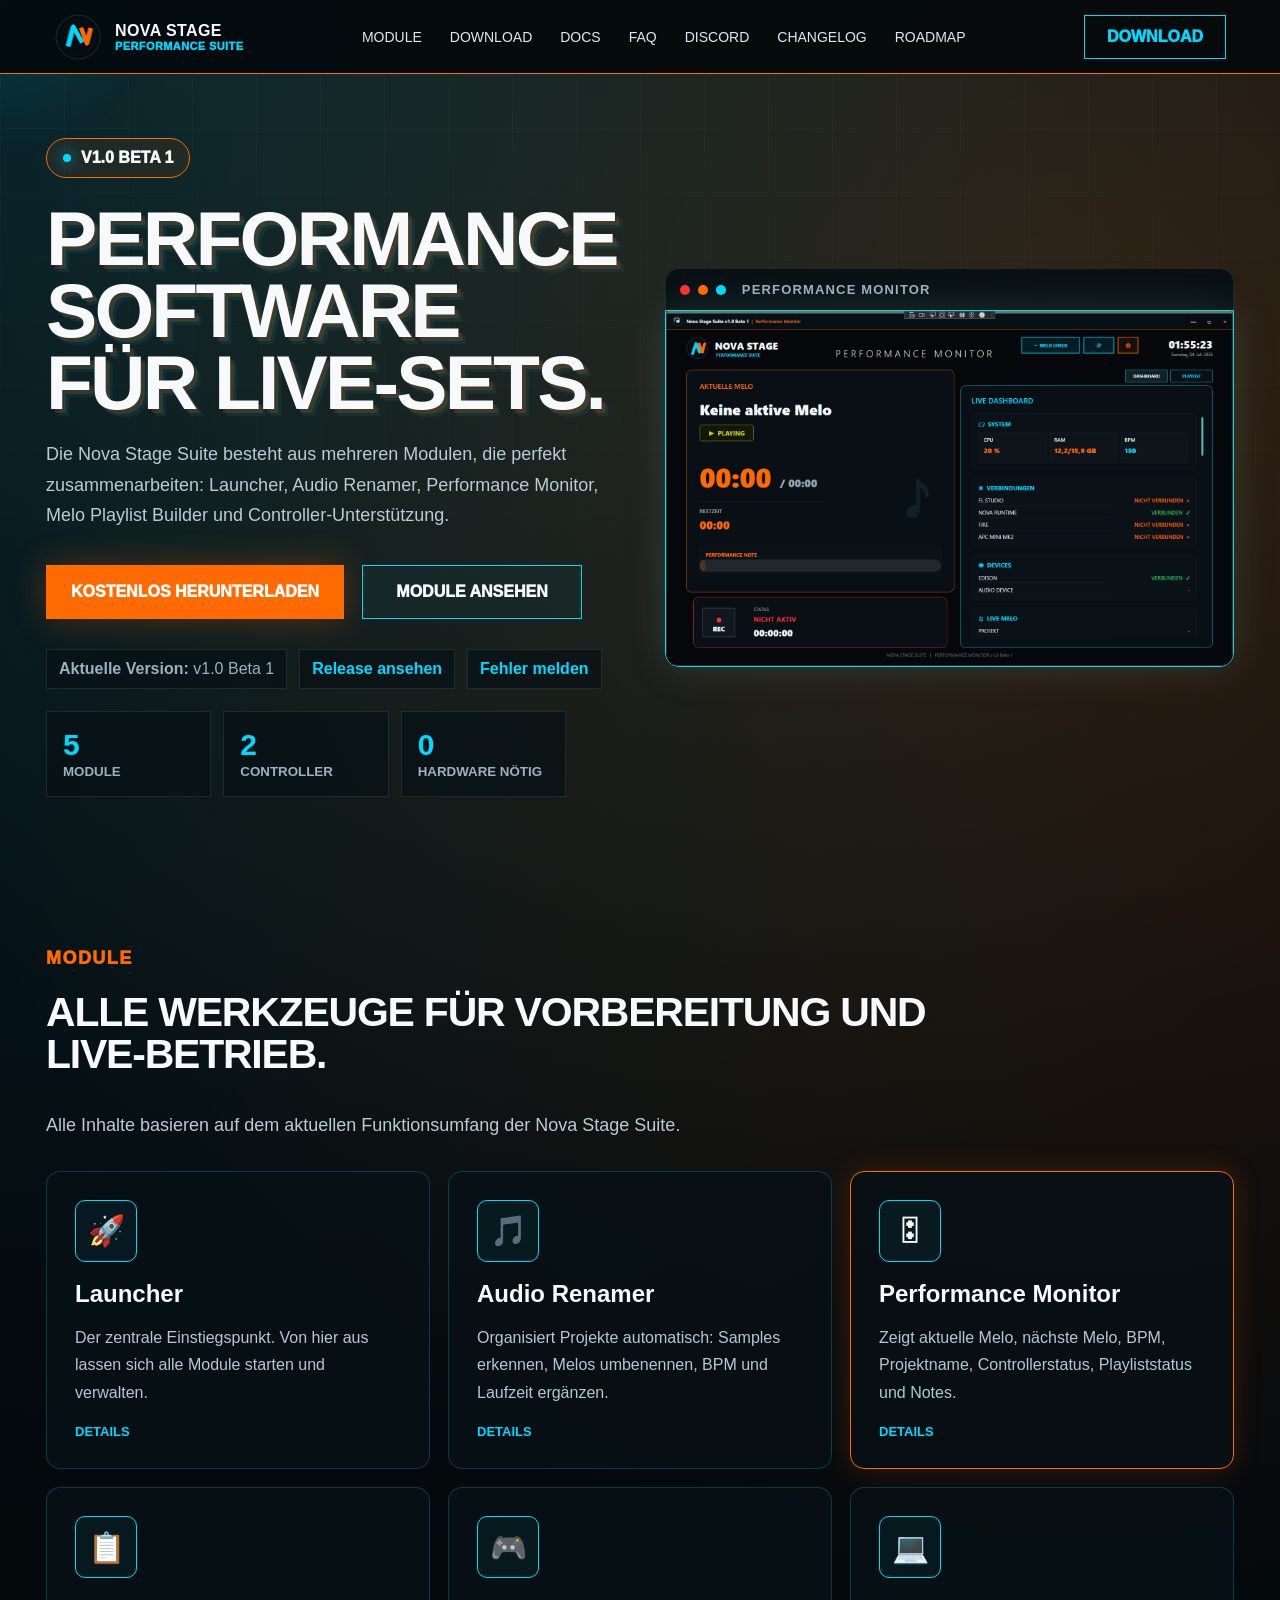
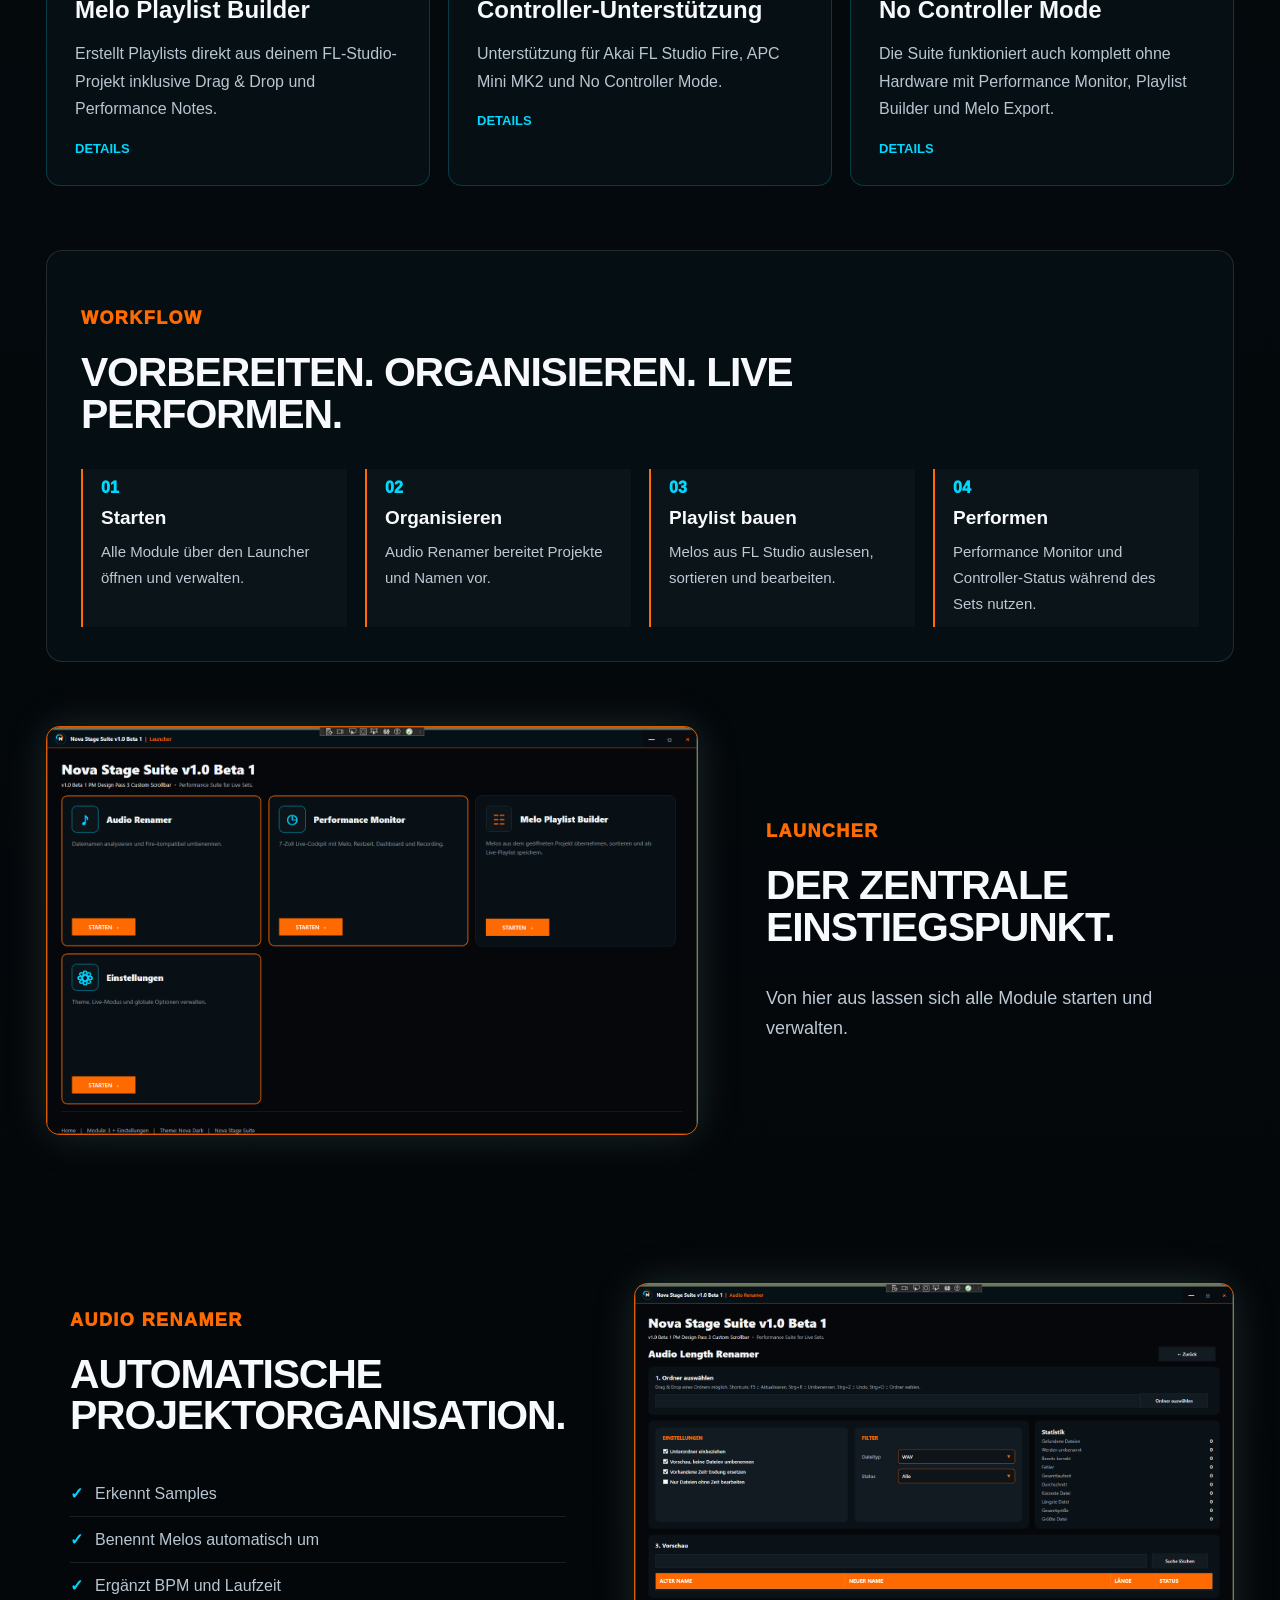
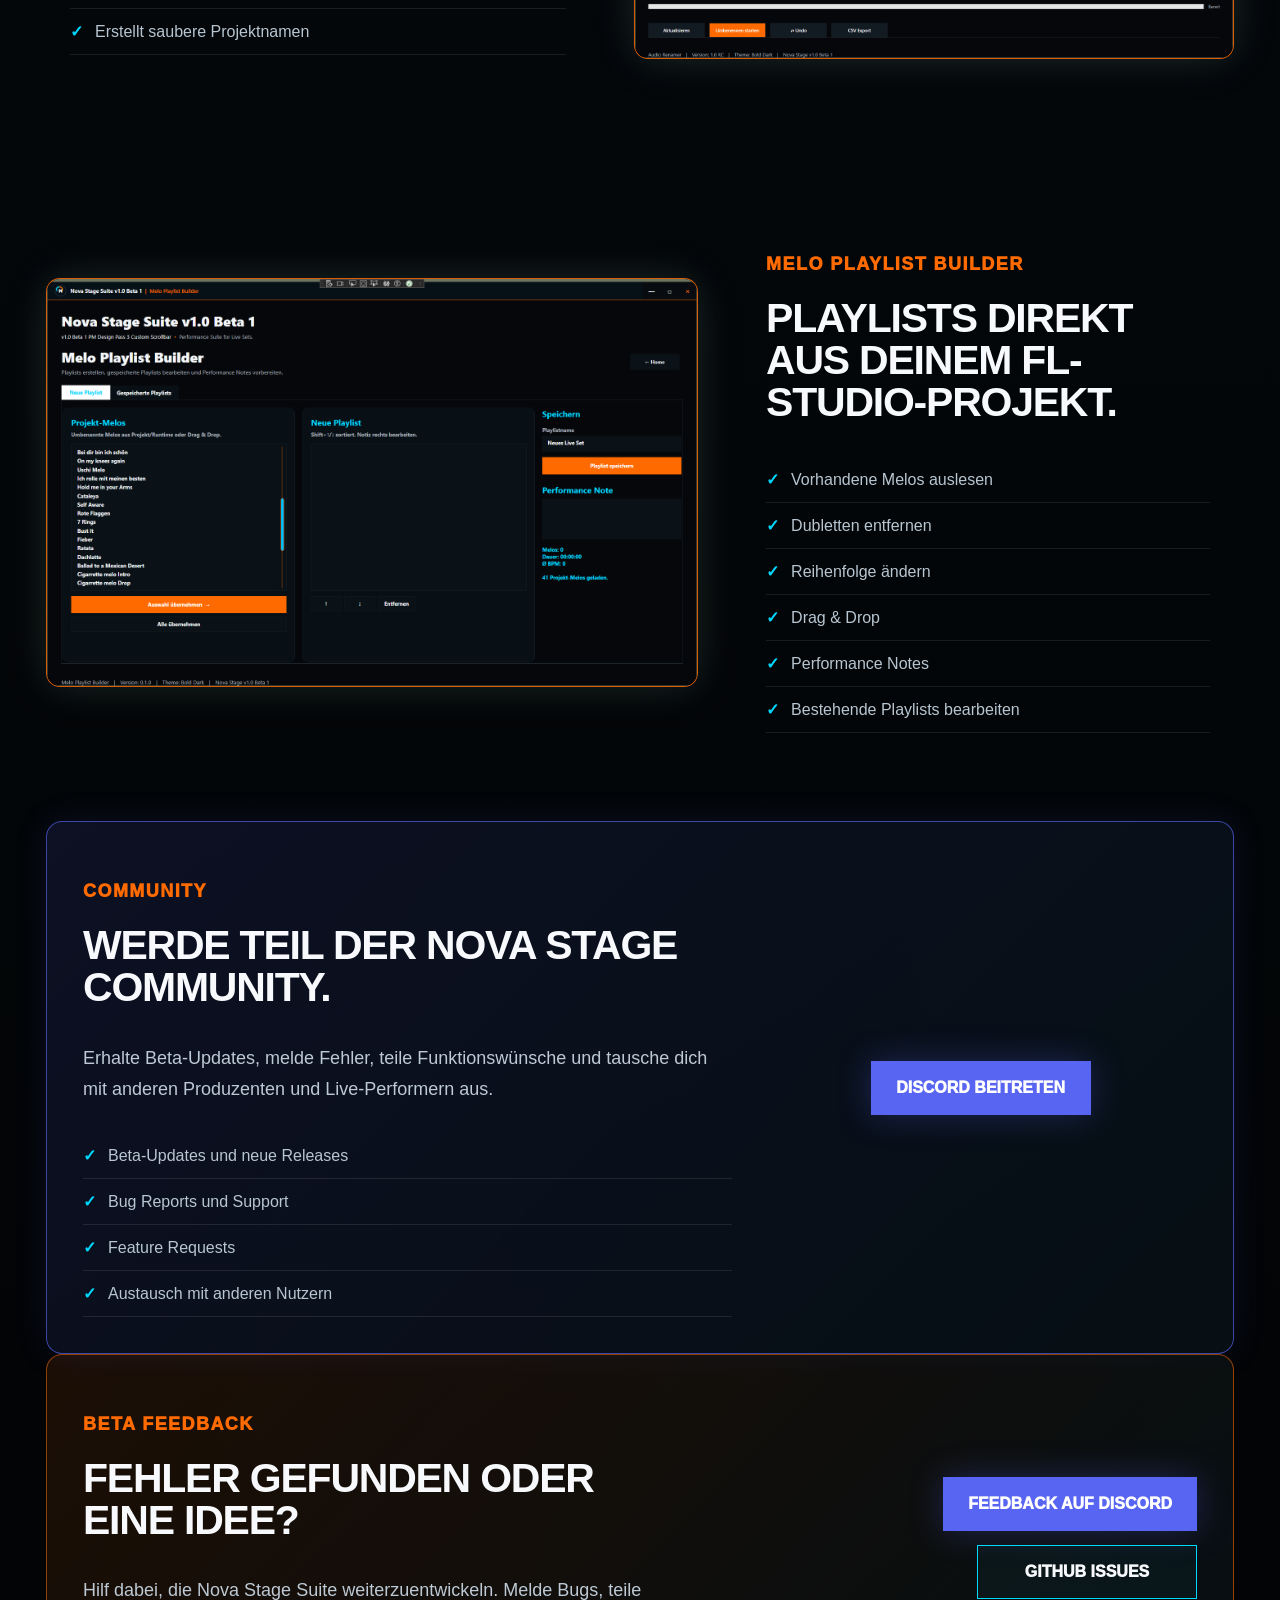
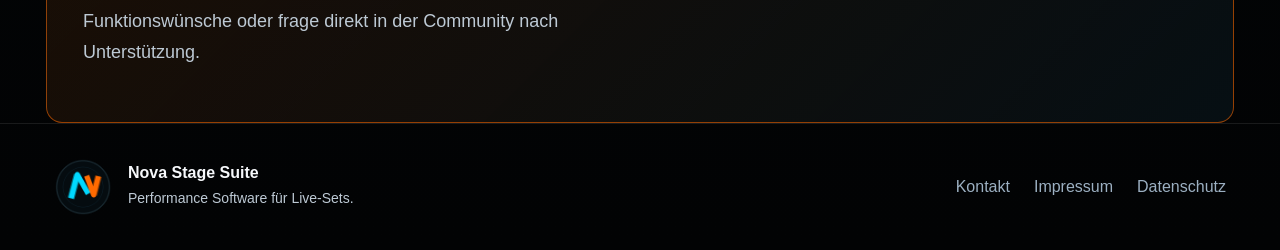
==== commit 4fd7a155: "Add files via upload" ====
--- a/index.html
+++ b/index.html
@@ -9,6 +9,19 @@
   <link rel="stylesheet" href="css/main.css" />
   <script defer src="js/app.js"></script>
   
+
+  <meta property="og:title" content="Nova Stage Suite" />
+  <meta property="og:description" content="Modulare Performance Software für Live-Sets mit Launcher, Audio Renamer, Performance Monitor und Melo Playlist Builder." />
+  <meta property="og:type" content="website" />
+  <meta property="og:url" content="https://nova-stage.de" />
+  <meta property="og:image" content="https://nova-stage.de/assets/screenshots/screenshot-performance-monitor.png" />
+  <meta name="twitter:card" content="summary_large_image" />
+  <meta name="twitter:title" content="Nova Stage Suite" />
+  <meta name="twitter:description" content="Performance Software für Live-Sets." />
+  <meta name="twitter:image" content="https://nova-stage.de/assets/screenshots/screenshot-performance-monitor.png" />
+  <link rel="canonical" href="https://nova-stage.de" />
+
+  <link rel="manifest" href="site.webmanifest" />
 </head>
 <body>
   <div class="ambient-grid" aria-hidden="true"></div>
@@ -40,7 +53,14 @@
         <a class="btn btn-primary" href="download.html">Kostenlos herunterladen</a>
         <a class="btn btn-secondary" href="#module">Module ansehen</a>
       </div>
-      <div class="live-metrics">
+      
+        <div class="release-strip">
+          <span><strong>Aktuelle Version:</strong> v1.0 Beta 1</span>
+          <a href="https://github.com/akssir/nova-stage-website/releases/latest" target="_blank" rel="noopener noreferrer">Release ansehen</a>
+          <a href="https://discord.gg/kv3p4N4aw9" target="_blank" rel="noopener noreferrer">Fehler melden</a>
+        </div>
+
+        <div class="live-metrics">
         <span><b data-count="5">0</b><small>Module</small></span>
         <span><b data-count="2">0</b><small>Controller</small></span>
         <span><b data-count="0">0</b><small>Hardware nötig</small></span>
@@ -121,6 +141,32 @@
     </div>
   </section>
 
+
+  <section id="feedback" class="section feedback-panel reveal">
+    <div>
+      <p class="eyebrow">Beta Feedback</p>
+      <h2>Fehler gefunden oder eine Idee?</h2>
+      <p>
+        Hilf dabei, die Nova Stage Suite weiterzuentwickeln. Melde Bugs, teile
+        Funktionswünsche oder frage direkt in der Community nach Unterstützung.
+      </p>
+    </div>
+    <div class="feedback-actions">
+      <a class="btn btn-primary discord-button"
+         href="https://discord.gg/kv3p4N4aw9"
+         target="_blank"
+         rel="noopener noreferrer">
+        Feedback auf Discord
+      </a>
+      <a class="btn btn-secondary"
+         href="https://github.com/akssir/nova-stage-website/issues"
+         target="_blank"
+         rel="noopener noreferrer">
+        GitHub Issues
+      </a>
+    </div>
+  </section>
+
 </main>
   <footer class="footer">
     <div class="footer-brand">
--- a/css/main.css
+++ b/css/main.css
@@ -27,3 +27,46 @@
   .community-panel{grid-template-columns:1fr}
   .community-action{justify-content:flex-start}
 }
+
+.release-strip{
+  display:flex;
+  flex-wrap:wrap;
+  gap:12px;
+  align-items:center;
+  margin:0 0 22px;
+  color:var(--muted);
+}
+.release-strip span,
+.release-strip a{
+  padding:10px 12px;
+  border:1px solid var(--line);
+  background:rgba(7,17,22,.72);
+}
+.release-strip a{
+  color:var(--cyan);
+  font-weight:900;
+}
+.release-strip a:hover{
+  border-color:var(--orange);
+  color:var(--orange);
+}
+.feedback-panel{
+  display:grid;
+  grid-template-columns:1.1fr .9fr;
+  gap:30px;
+  align-items:center;
+  background:linear-gradient(135deg,rgba(255,107,0,.10),rgba(7,17,22,.88));
+  border:1px solid rgba(255,107,0,.55);
+  border-radius:16px;
+  padding:36px;
+}
+.feedback-actions{
+  display:flex;
+  flex-wrap:wrap;
+  gap:14px;
+  justify-content:flex-end;
+}
+@media(max-width:1080px){
+  .feedback-panel{grid-template-columns:1fr}
+  .feedback-actions{justify-content:flex-start}
+}
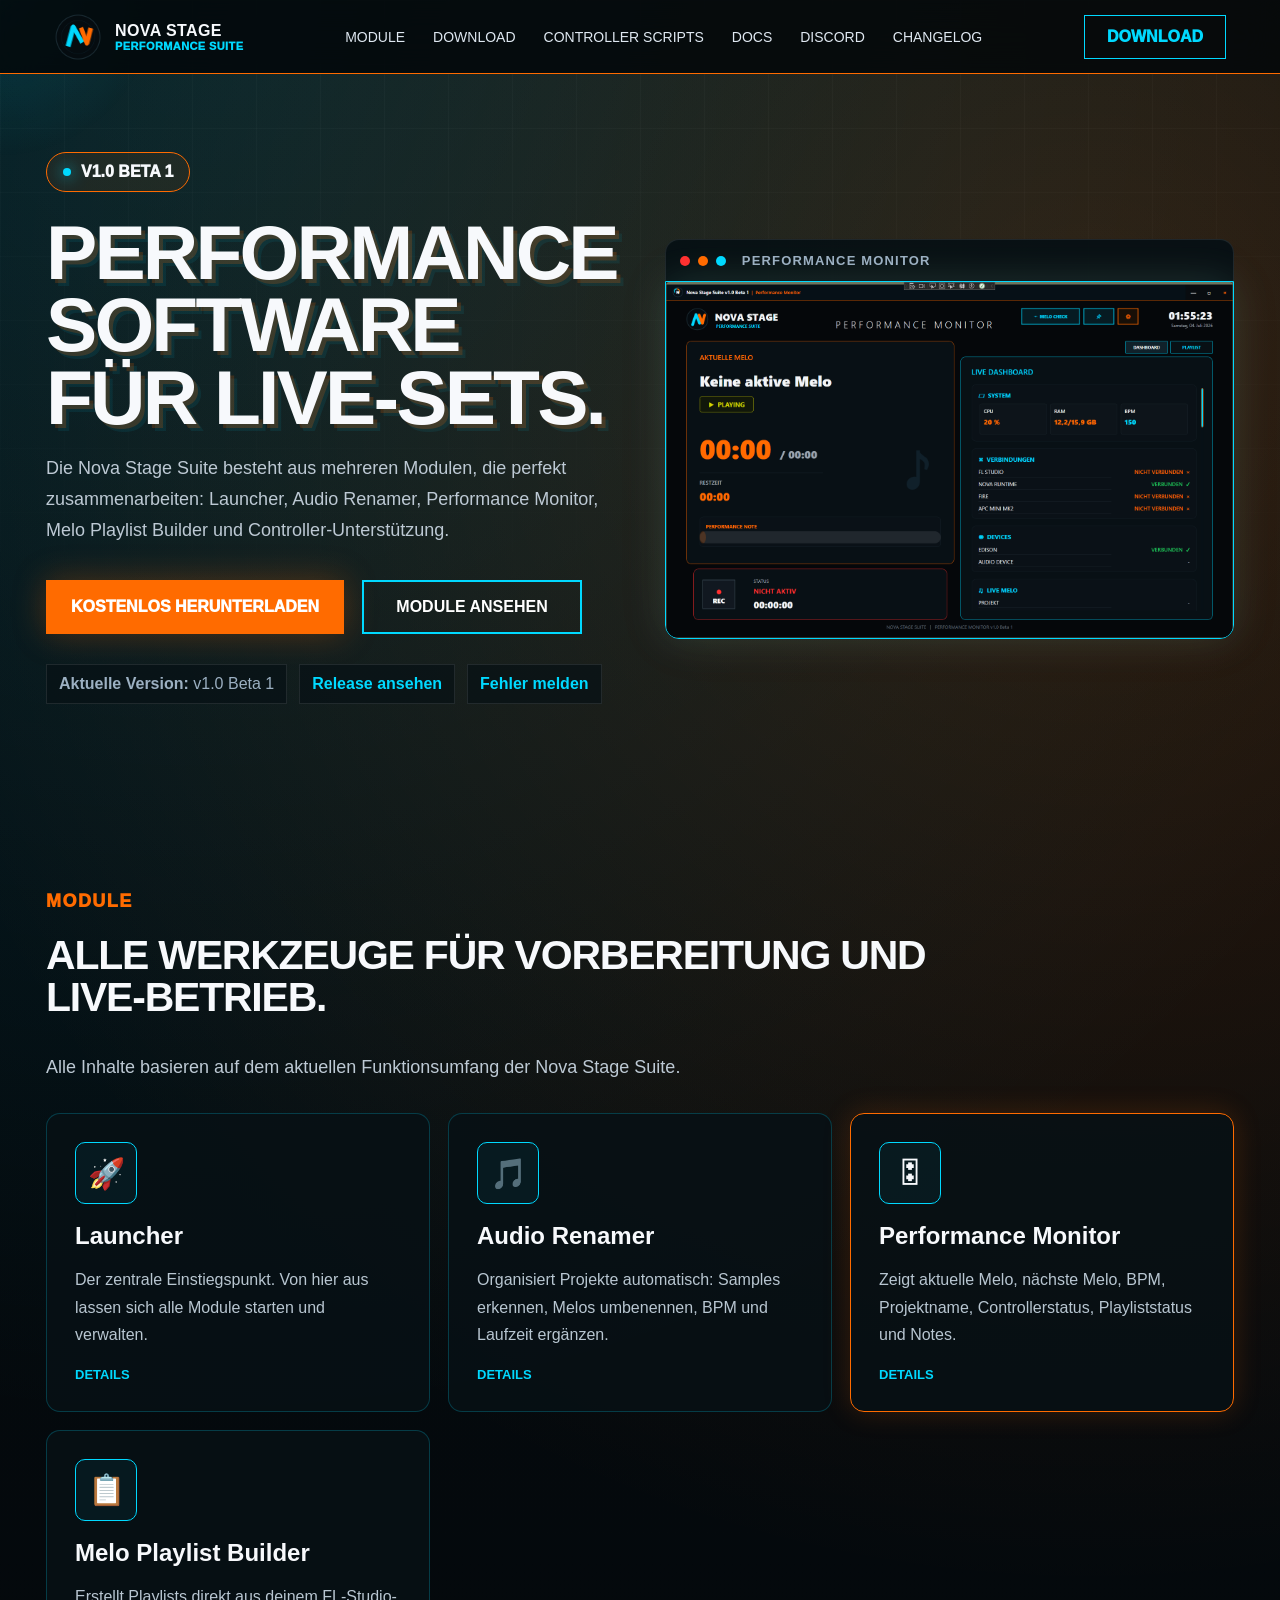
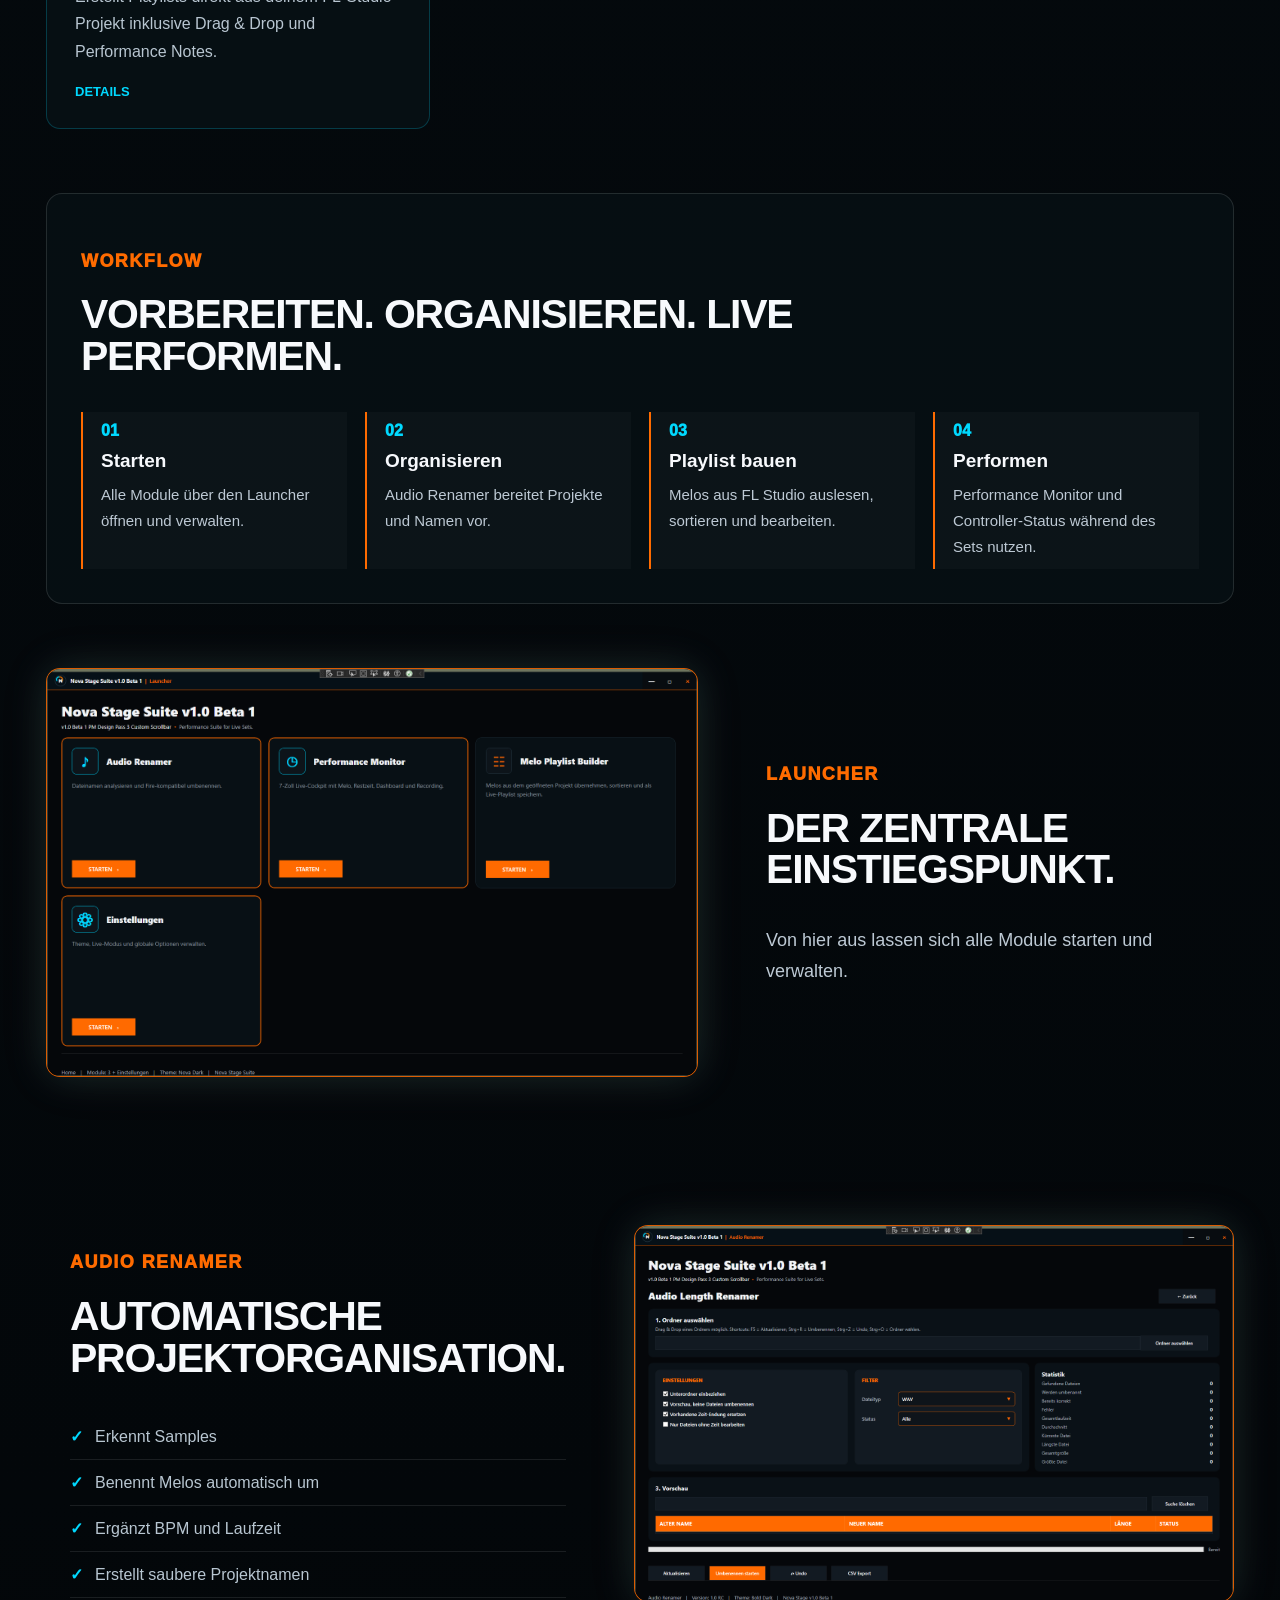
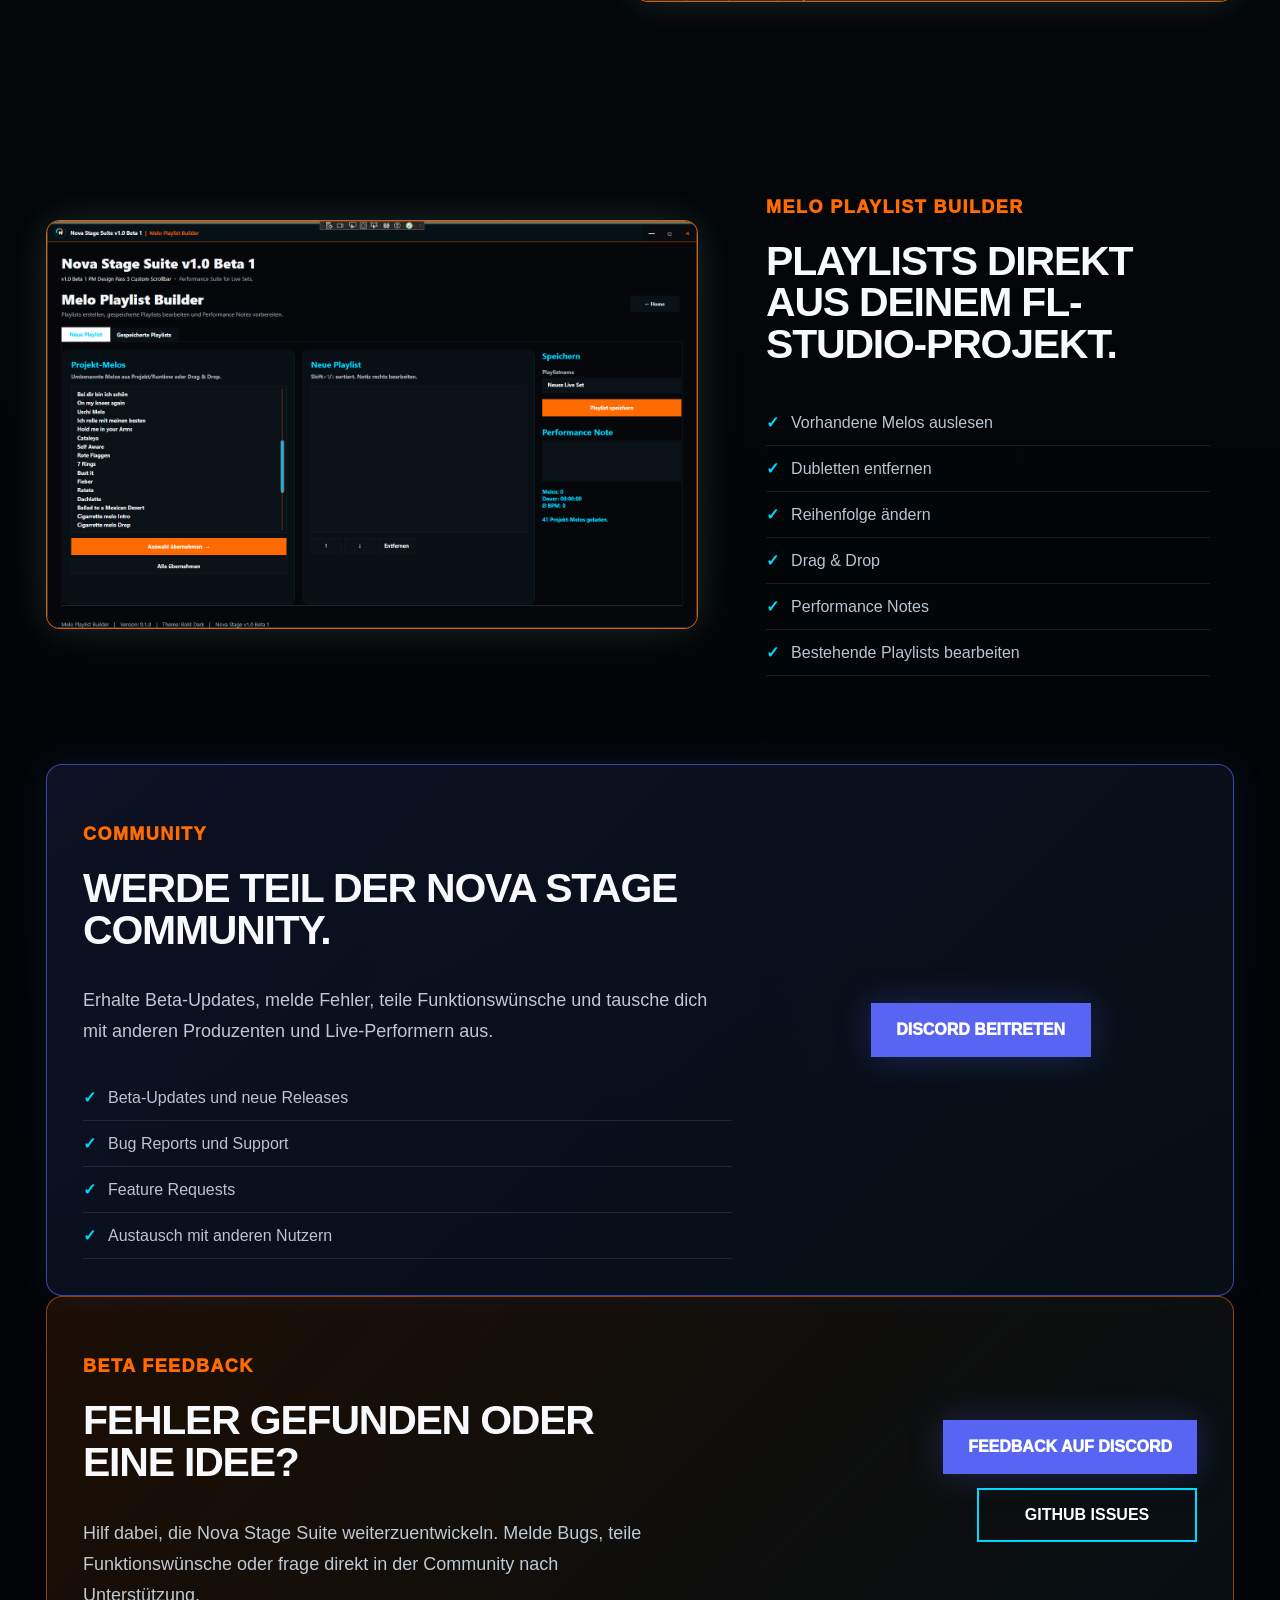
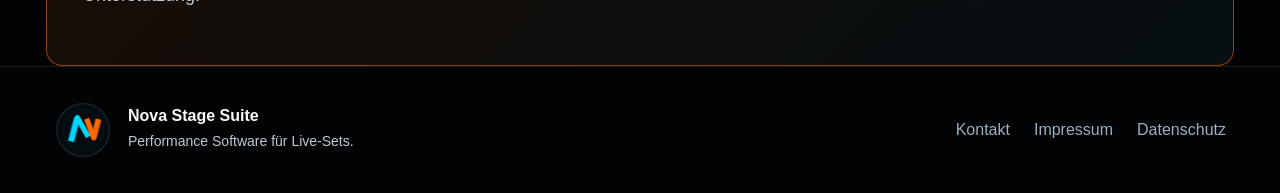
==== commit 1037092b: "Add files via upload" ====
--- a/index.html
+++ b/index.html
@@ -35,11 +35,12 @@
   <nav class="nav">
     <a href="index.html#module">Module</a>
     <a href="download.html">Download</a>
+    <a href="controller-scripts.html">Controller Scripts</a>
     <a href="docs.html">Docs</a>
-    <a href="faq.html">FAQ</a>
+    
     <a href="https://discord.gg/kv3p4N4aw9" target="_blank" rel="noopener noreferrer">Discord</a>
     <a href="changelog.html">Changelog</a>
-    <a href="roadmap.html">Roadmap</a>
+    
   </nav>
   <a class="header-download" href="download.html">Download</a>
 </header>
@@ -59,13 +60,7 @@
           <a href="https://github.com/akssir/nova-stage-website/releases/latest" target="_blank" rel="noopener noreferrer">Release ansehen</a>
           <a href="https://discord.gg/kv3p4N4aw9" target="_blank" rel="noopener noreferrer">Fehler melden</a>
         </div>
-
-        <div class="live-metrics">
-        <span><b data-count="5">0</b><small>Module</small></span>
-        <span><b data-count="2">0</b><small>Controller</small></span>
-        <span><b data-count="0">0</b><small>Hardware nötig</small></span>
-      </div>
-    </div>
+</div>
     <div class="hero-stage reveal">
       <div class="stage-topbar"><span class="led red"></span><span class="led orange"></span><span class="led cyan"></span><strong>PERFORMANCE MONITOR</strong></div>
       <div class="hero-visual neon-panel"><img src="assets/screenshots/screenshot-performance-monitor.png" alt="Nova Stage Performance Monitor" /></div>
@@ -83,9 +78,7 @@
       <article class="module-card reveal"><div class="icon">🎵</div><h3>Audio Renamer</h3><p>Organisiert Projekte automatisch: Samples erkennen, Melos umbenennen, BPM und Laufzeit ergänzen.</p><a href="modules/audio-renamer.html">Details</a></article>
       <article class="module-card active reveal"><div class="icon">🎛</div><h3>Performance Monitor</h3><p>Zeigt aktuelle Melo, nächste Melo, BPM, Projektname, Controllerstatus, Playliststatus und Notes.</p><a href="modules/performance-monitor.html">Details</a></article>
       <article class="module-card reveal"><div class="icon">📋</div><h3>Melo Playlist Builder</h3><p>Erstellt Playlists direkt aus deinem FL-Studio-Projekt inklusive Drag & Drop und Performance Notes.</p><a href="modules/playlist-builder.html">Details</a></article>
-      <article class="module-card reveal"><div class="icon">🎮</div><h3>Controller-Unterstützung</h3><p>Unterstützung für Akai FL Studio Fire, APC Mini MK2 und No Controller Mode.</p><a href="modules/controller.html">Details</a></article>
-      <article class="module-card reveal"><div class="icon">💻</div><h3>No Controller Mode</h3><p>Die Suite funktioniert auch komplett ohne Hardware mit Performance Monitor, Playlist Builder und Melo Export.</p><a href="modules/controller.html#no-controller">Details</a></article>
-    </div>
+</div>
   </section>
 
   <section class="section workflow reveal">
--- a/css/main.css
+++ b/css/main.css
@@ -70,3 +70,110 @@
   .feedback-panel{grid-template-columns:1fr}
   .feedback-actions{justify-content:flex-start}
 }
+
+.controller-scripts-panel{margin-top:24px}.controller-scripts-panel .download-card{min-height:260px}
+
+.script-card{
+  width:100%;
+  color:inherit;
+  font:inherit;
+  text-align:left;
+  cursor:pointer;
+}
+.card-link{
+  display:inline-block;
+  margin-top:12px;
+  color:var(--cyan);
+  font-weight:900;
+  text-transform:uppercase;
+  font-size:13px;
+}
+.script-modal{
+  position:fixed;
+  inset:0;
+  z-index:100;
+  display:none;
+  place-items:center;
+  padding:24px;
+}
+.script-modal.open{display:grid}
+.script-modal-backdrop{
+  position:absolute;
+  inset:0;
+  background:rgba(0,0,0,.82);
+  backdrop-filter:blur(10px);
+}
+.script-modal-dialog{
+  position:relative;
+  z-index:1;
+  width:min(1000px,100%);
+  max-height:90vh;
+  overflow:auto;
+  padding:34px;
+  border:1px solid var(--cyan);
+  border-radius:16px;
+  background:linear-gradient(180deg,#09141a,#03070a);
+  box-shadow:0 0 50px rgba(0,217,255,.18),0 0 70px rgba(255,107,0,.12);
+}
+.script-modal-close{
+  position:absolute;
+  top:14px;
+  right:16px;
+  width:42px;
+  height:42px;
+  border:1px solid var(--line);
+  background:rgba(255,255,255,.04);
+  color:var(--text);
+  font-size:28px;
+  cursor:pointer;
+}
+.script-detail-columns{
+  display:grid;
+  grid-template-columns:1fr 1fr;
+  gap:28px;
+  margin-top:26px;
+}
+.script-install-box{
+  margin-top:24px;
+  padding:22px;
+  border:1px solid var(--line);
+  background:rgba(255,255,255,.025);
+}
+.script-install-box li{
+  margin:10px 0;
+  line-height:1.55;
+}
+.script-modal-actions{
+  display:flex;
+  flex-wrap:wrap;
+  gap:14px;
+  margin-top:26px;
+}
+.modal-open{overflow:hidden}
+@media(max-width:760px){
+  .script-detail-columns{grid-template-columns:1fr}
+  .script-modal-dialog{padding:26px 20px}
+}
+
+
+/* Verbesserte Lesbarkeit für sekundäre Buttons, z. B. "Schließen" im Script-Dialog */
+.btn-secondary{
+  background:transparent;
+  color:#ffffff;
+  border:2px solid var(--cyan);
+  font-weight:800;
+  text-shadow:none;
+}
+.btn-secondary:hover,
+.btn-secondary:focus-visible{
+  background:var(--cyan);
+  color:#061018;
+  box-shadow:0 0 28px rgba(0,217,255,.34);
+}
+.script-modal-actions .btn-secondary{
+  color:#ffffff;
+}
+.script-modal-actions .btn-secondary:hover,
+.script-modal-actions .btn-secondary:focus-visible{
+  color:#061018;
+}
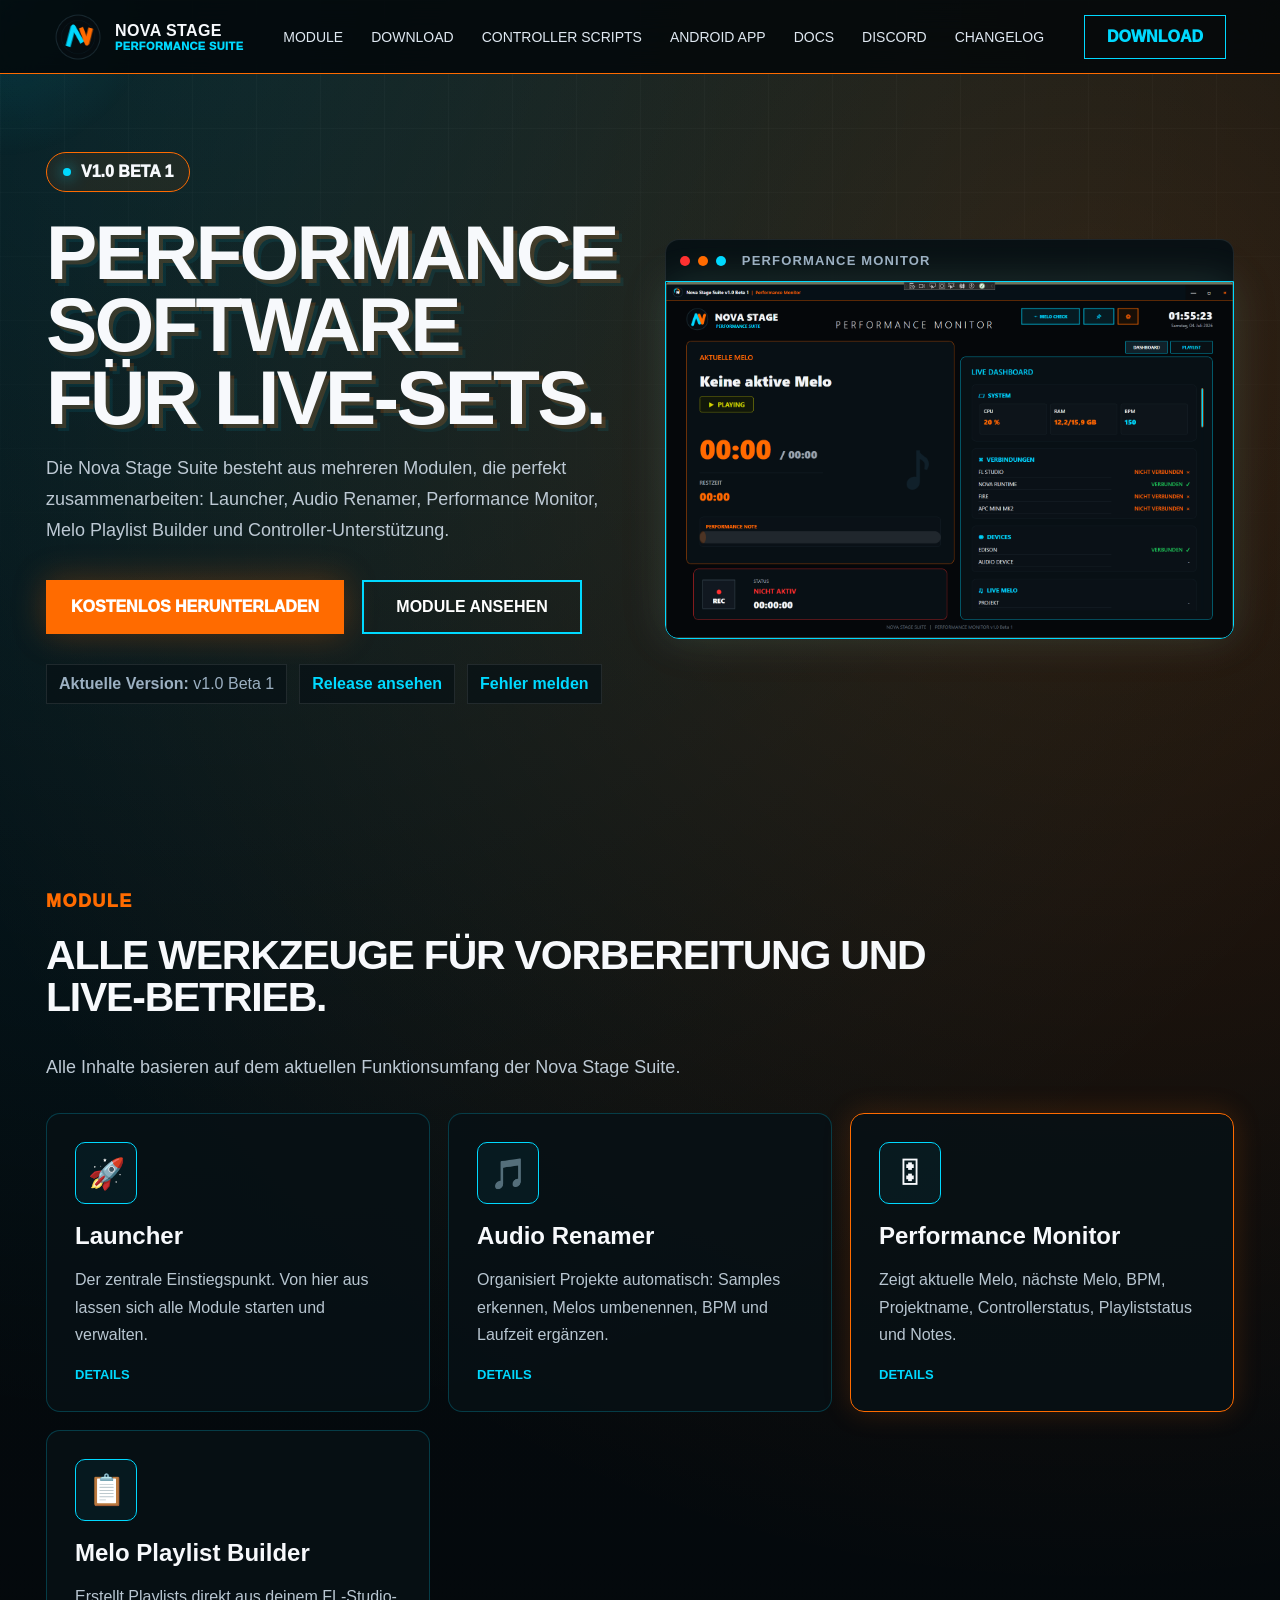
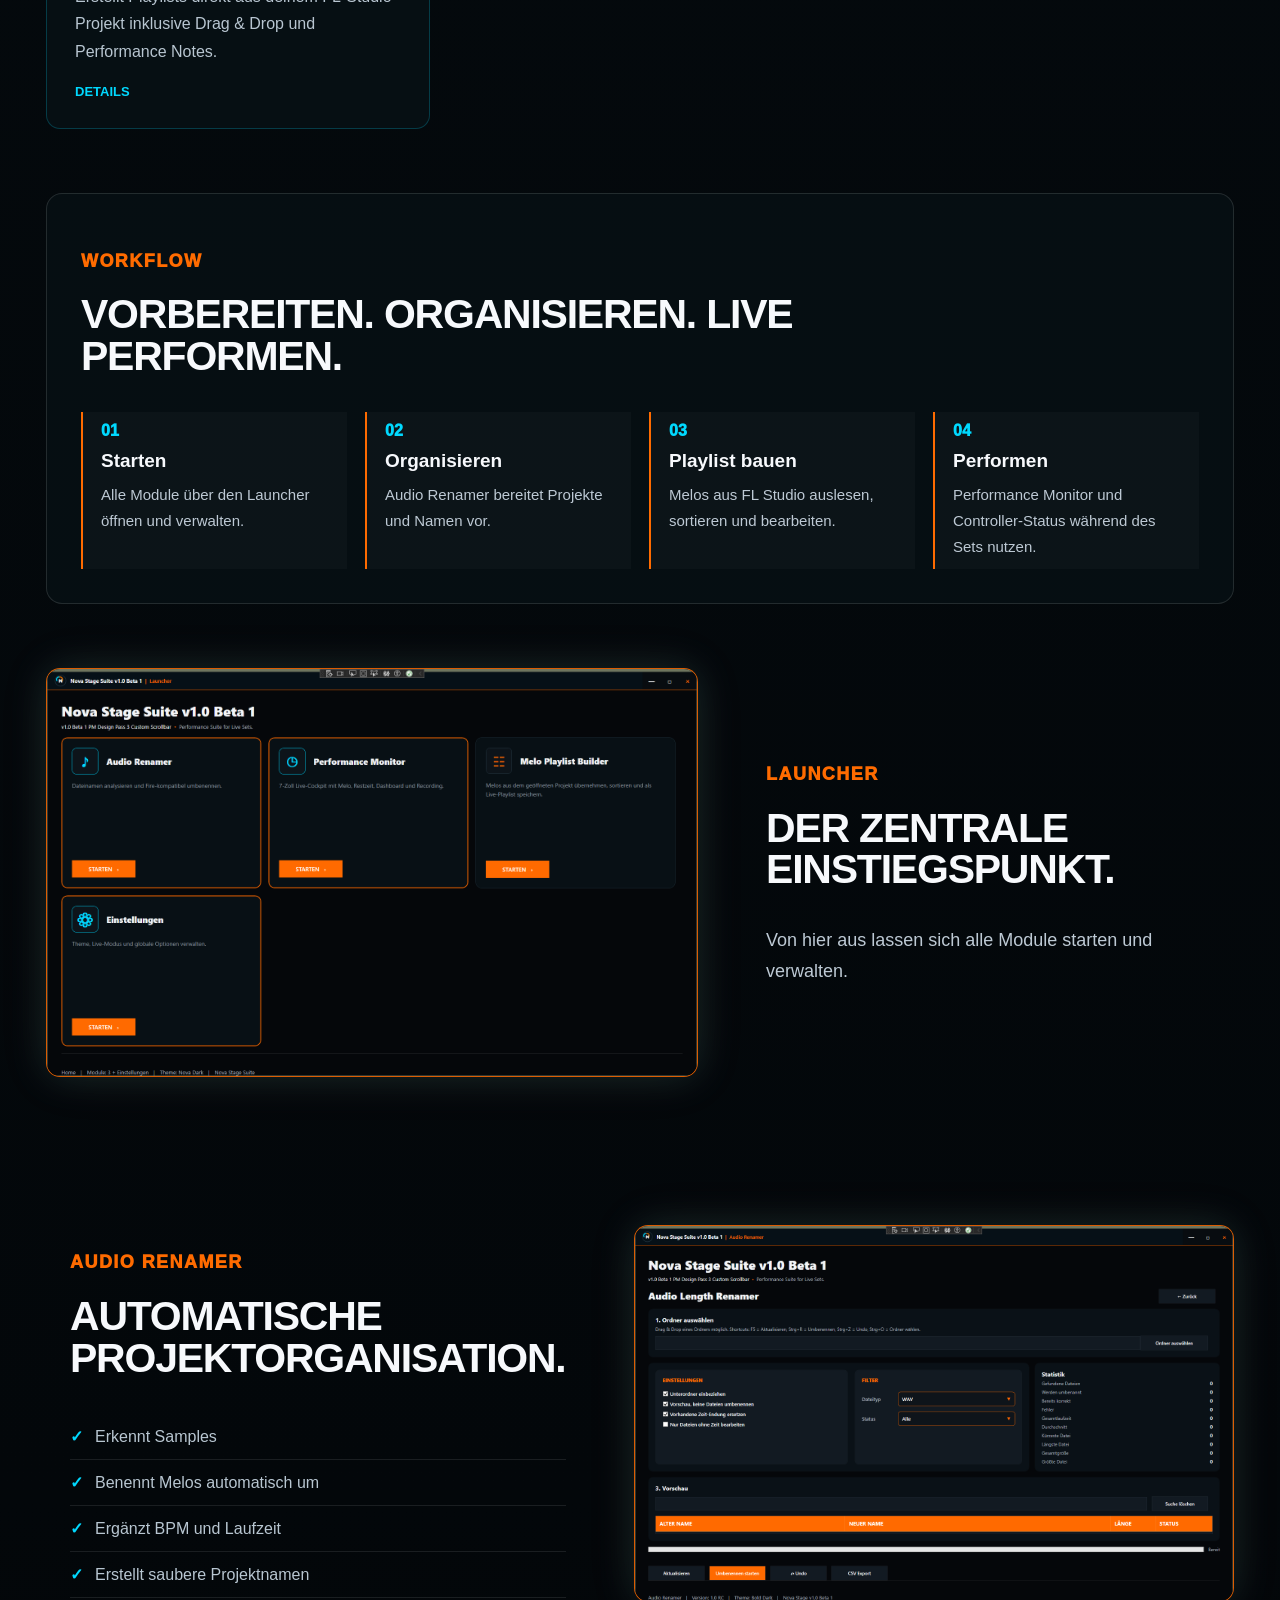
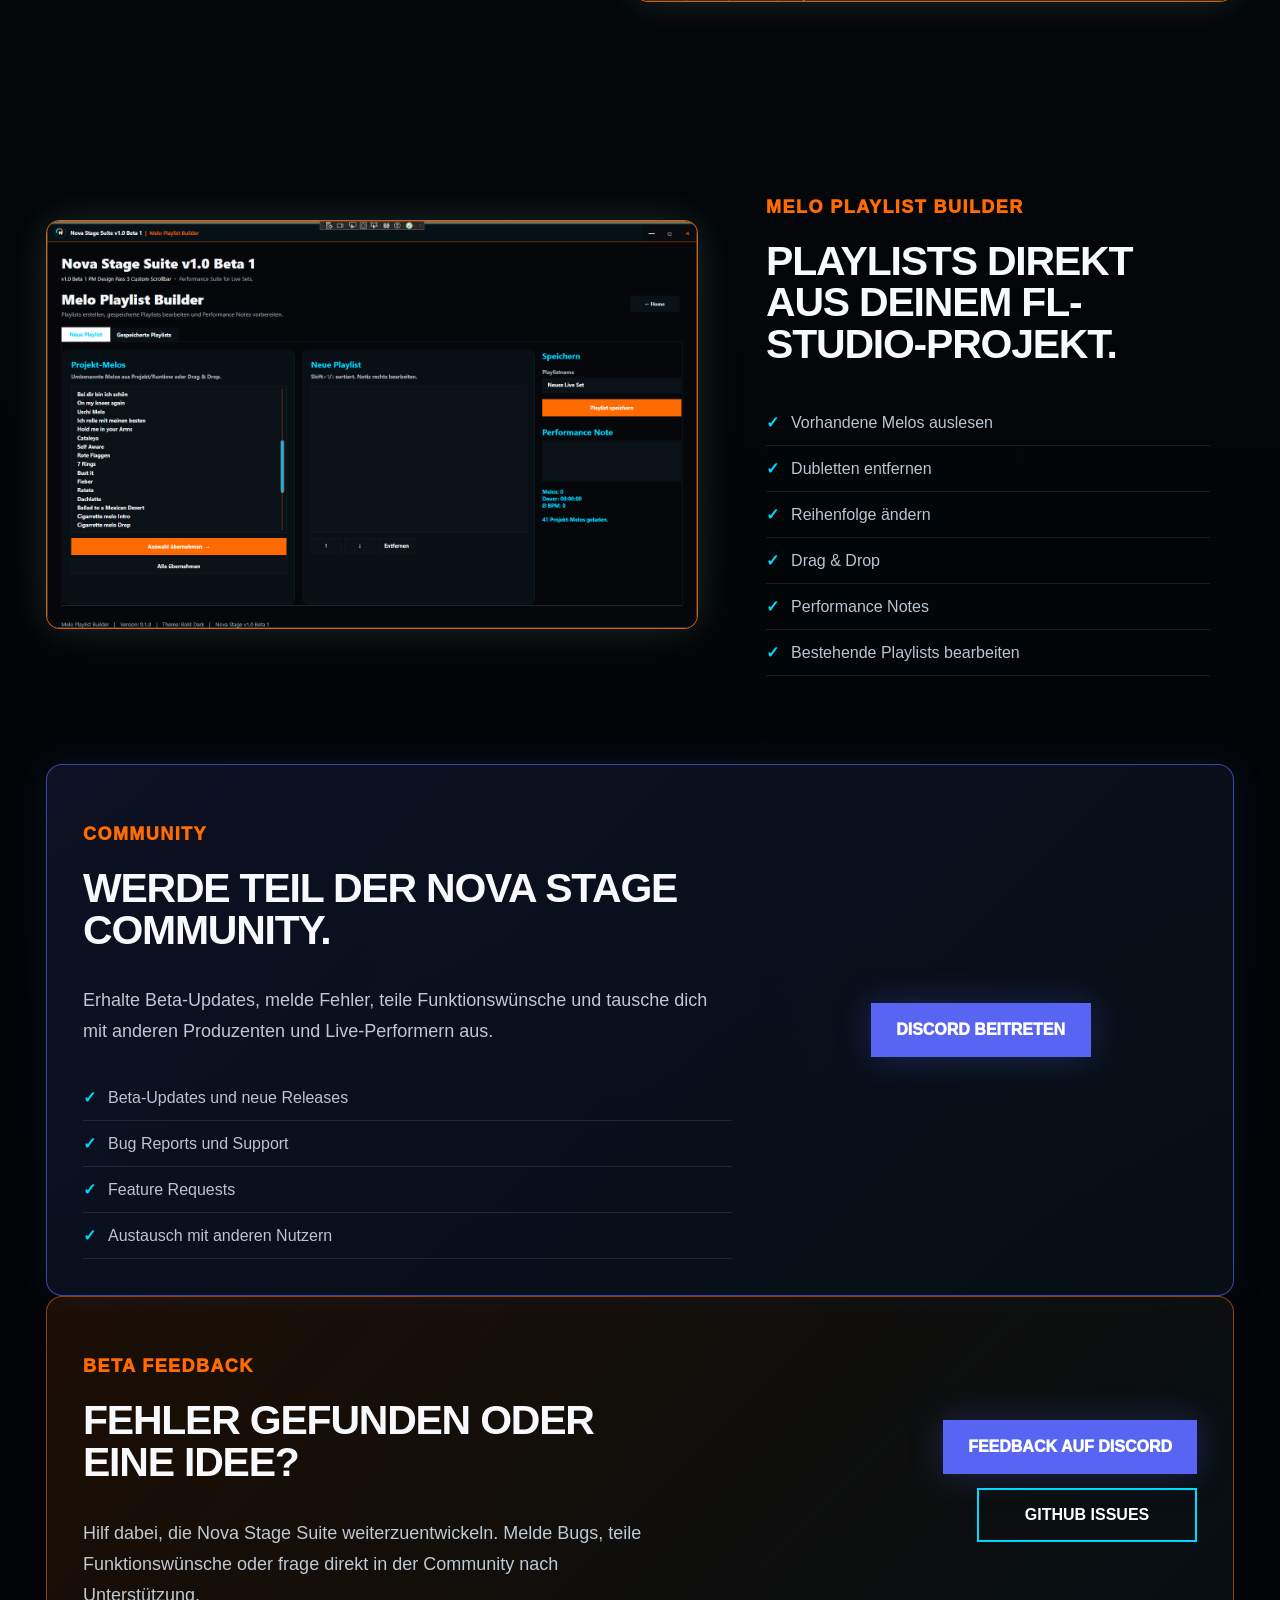
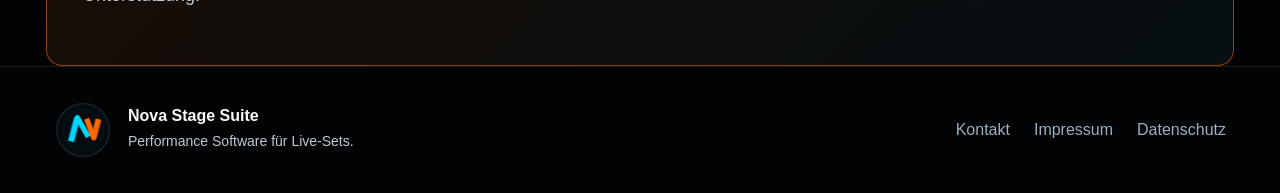
==== commit de841b97: "Add files via upload" ====
--- a/index.html
+++ b/index.html
@@ -36,6 +36,7 @@
     <a href="index.html#module">Module</a>
     <a href="download.html">Download</a>
     <a href="controller-scripts.html">Controller Scripts</a>
+    <a href="download.html#android-app">Android App</a>
     <a href="docs.html">Docs</a>
     
     <a href="https://discord.gg/kv3p4N4aw9" target="_blank" rel="noopener noreferrer">Discord</a>
--- a/css/main.css
+++ b/css/main.css
@@ -177,3 +177,5 @@
 .script-modal-actions .btn-secondary:focus-visible{
   color:#061018;
 }
+
+.android-app-panel{margin-top:24px}.android-app-panel .download-grid{grid-template-columns:minmax(0,720px)}.android-app-panel .download-card{min-height:0}.android-app-panel .check-list{margin:20px 0 0}.download-note{margin:18px 0 0;font-size:15px;color:var(--muted)}@media(max-width:1080px){.android-app-panel .download-grid{grid-template-columns:1fr}}
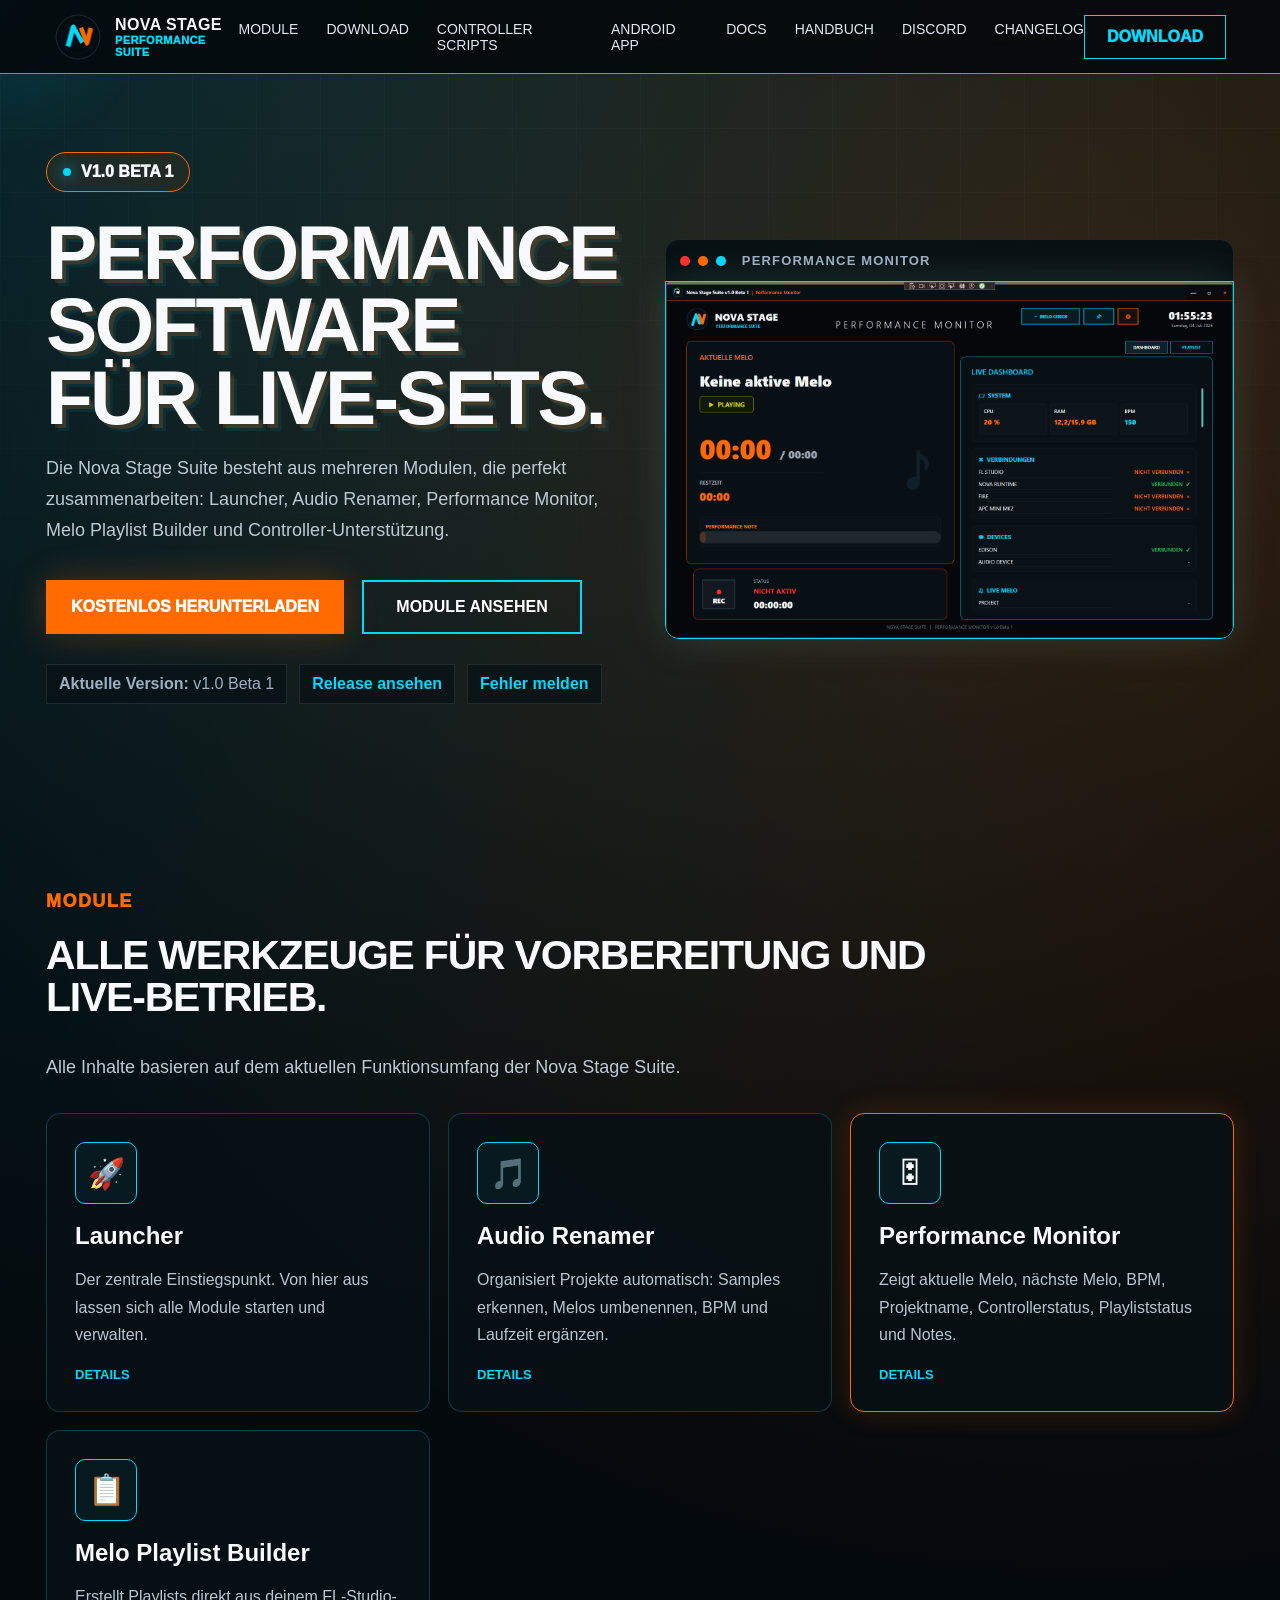
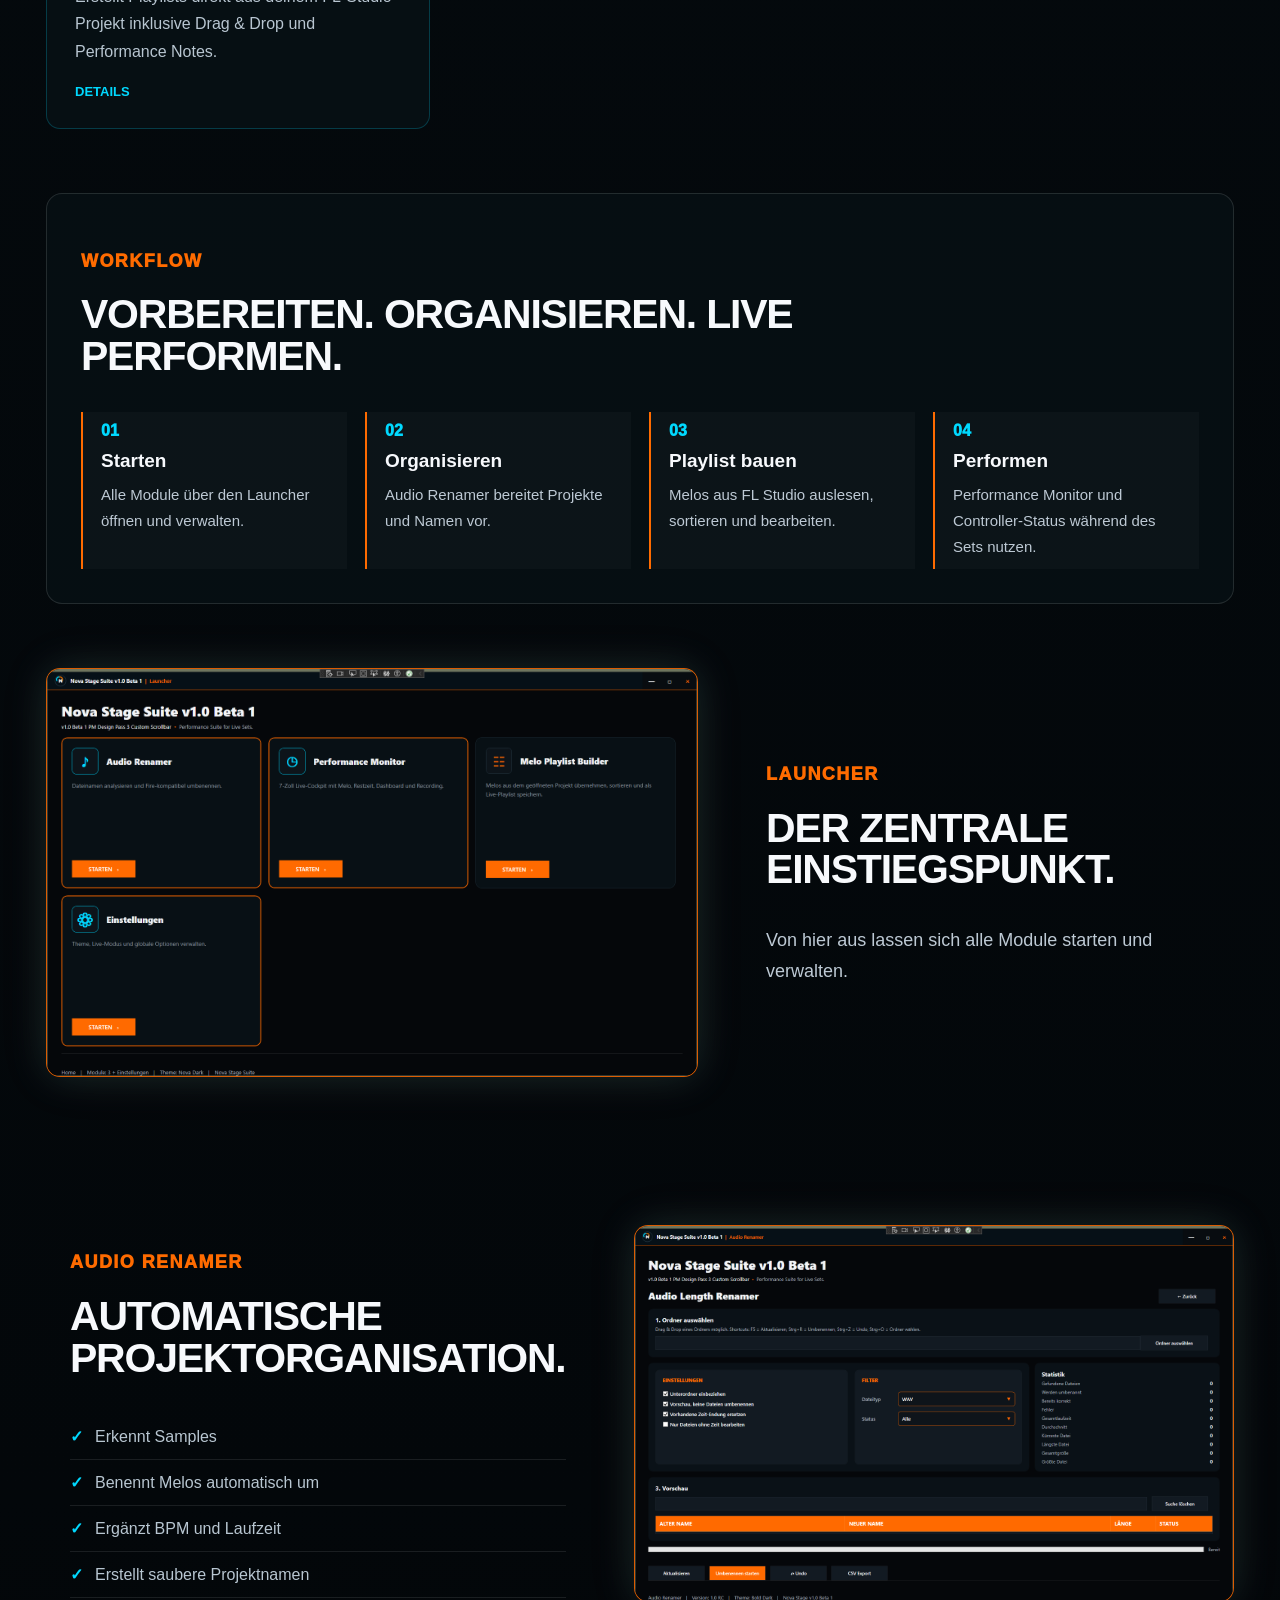
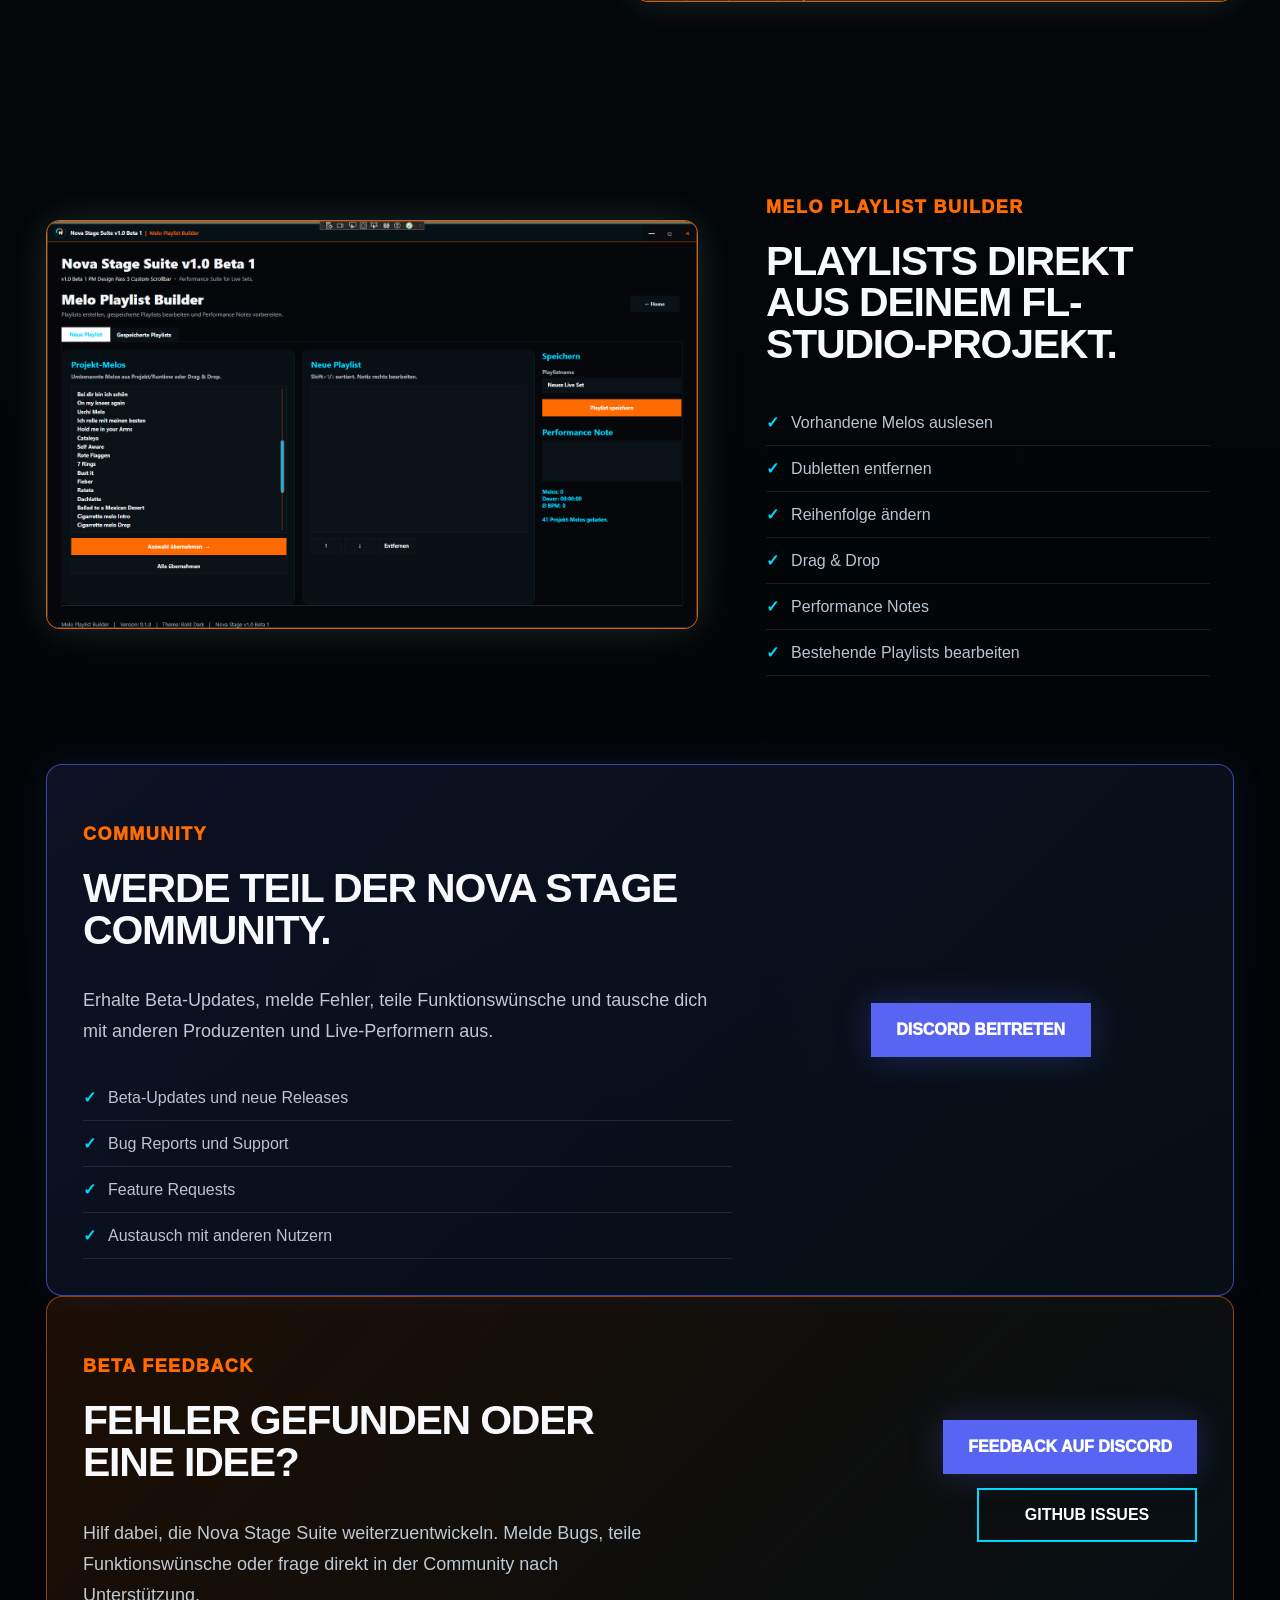
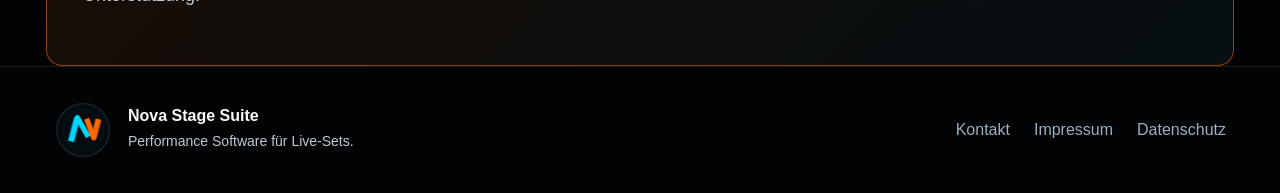
==== commit 132f32fb: "Add files via upload" ====
--- a/index.html
+++ b/index.html
@@ -38,6 +38,7 @@
     <a href="controller-scripts.html">Controller Scripts</a>
     <a href="download.html#android-app">Android App</a>
     <a href="docs.html">Docs</a>
+    <a href="handbuch.html">Handbuch</a>
     
     <a href="https://discord.gg/kv3p4N4aw9" target="_blank" rel="noopener noreferrer">Discord</a>
     <a href="changelog.html">Changelog</a>
--- a/css/main.css
+++ b/css/main.css
@@ -179,3 +179,29 @@
 }
 
 .android-app-panel{margin-top:24px}.android-app-panel .download-grid{grid-template-columns:minmax(0,720px)}.android-app-panel .download-card{min-height:0}.android-app-panel .check-list{margin:20px 0 0}.download-note{margin:18px 0 0;font-size:15px;color:var(--muted)}@media(max-width:1080px){.android-app-panel .download-grid{grid-template-columns:1fr}}
+
+/* Handbuch */
+.nav a[aria-current="page"]{color:var(--orange)}
+.handbook-page{background:rgba(7,17,22,.72);border:1px solid rgba(255,255,255,.12);border-radius:16px;padding:34px}
+.handbook-intro{display:grid;grid-template-columns:1fr auto;gap:32px;align-items:end;margin-bottom:28px}
+.handbook-intro h1{font-size:clamp(42px,5vw,72px)}
+.handbook-actions{display:flex;flex-wrap:wrap;gap:14px;justify-content:flex-end}
+.handbook-viewer{position:relative;min-height:78vh;border:1px solid var(--cyan);border-radius:14px;overflow:hidden;background:#071116;box-shadow:0 0 38px rgba(0,217,255,.12)}
+.handbook-viewer iframe{display:block;width:100%;height:78vh;min-height:720px;border:0;background:#fff}
+.pdf-fallback{display:none;padding:30px;text-align:center}
+.handbook-download-panel{margin-top:24px}
+.handbook-download-panel .download-grid{grid-template-columns:minmax(0,760px)}
+.handbook-download-panel .download-card{min-height:0}
+.handbook-card-actions{display:flex;flex-wrap:wrap;gap:14px;margin-top:22px}
+.handbook-card-actions .btn{width:auto;margin-top:0;flex:1 1 240px}
+@media(max-width:1080px){
+  .handbook-intro{grid-template-columns:1fr;align-items:start}
+  .handbook-actions{justify-content:flex-start}
+  .handbook-viewer iframe{min-height:620px}
+}
+@media(max-width:560px){
+  .handbook-page{padding:24px 18px}
+  .handbook-actions .btn{width:100%}
+  .handbook-viewer{min-height:70vh}
+  .handbook-viewer iframe{height:70vh;min-height:520px}
+}
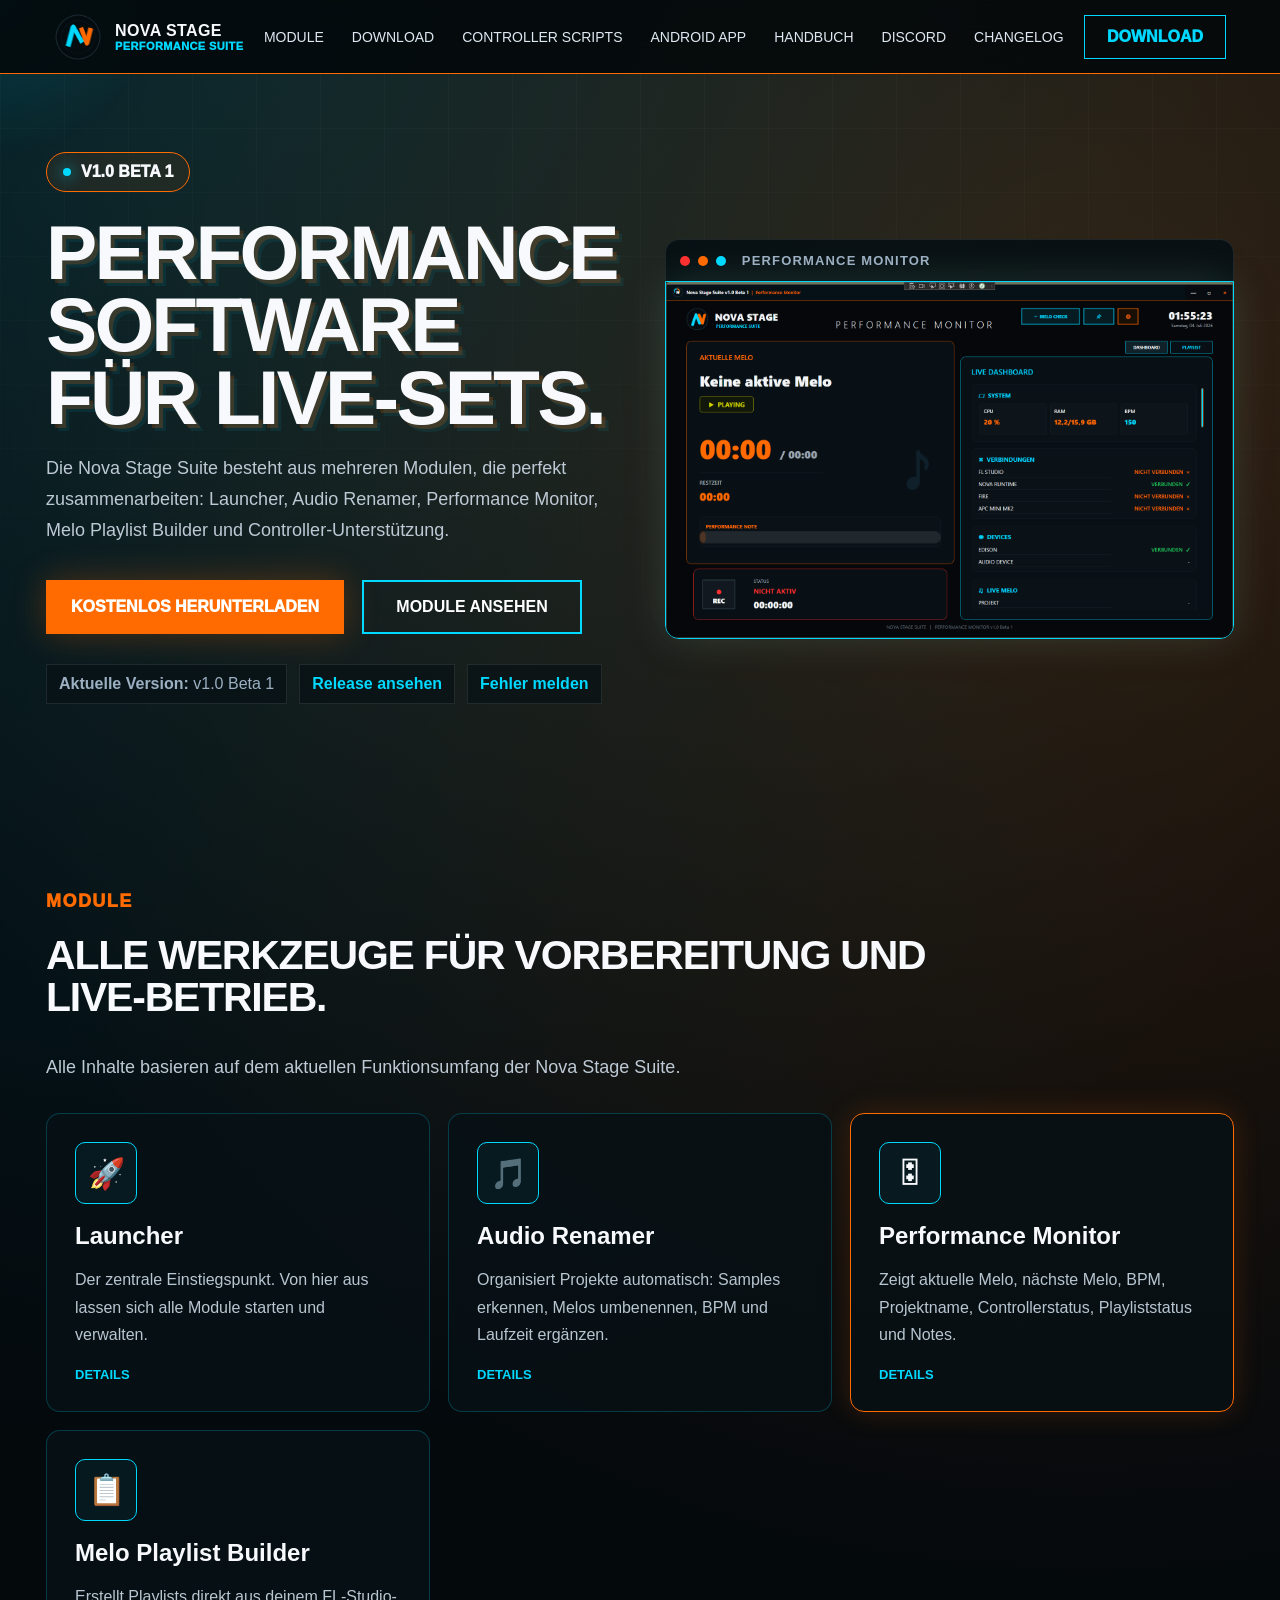
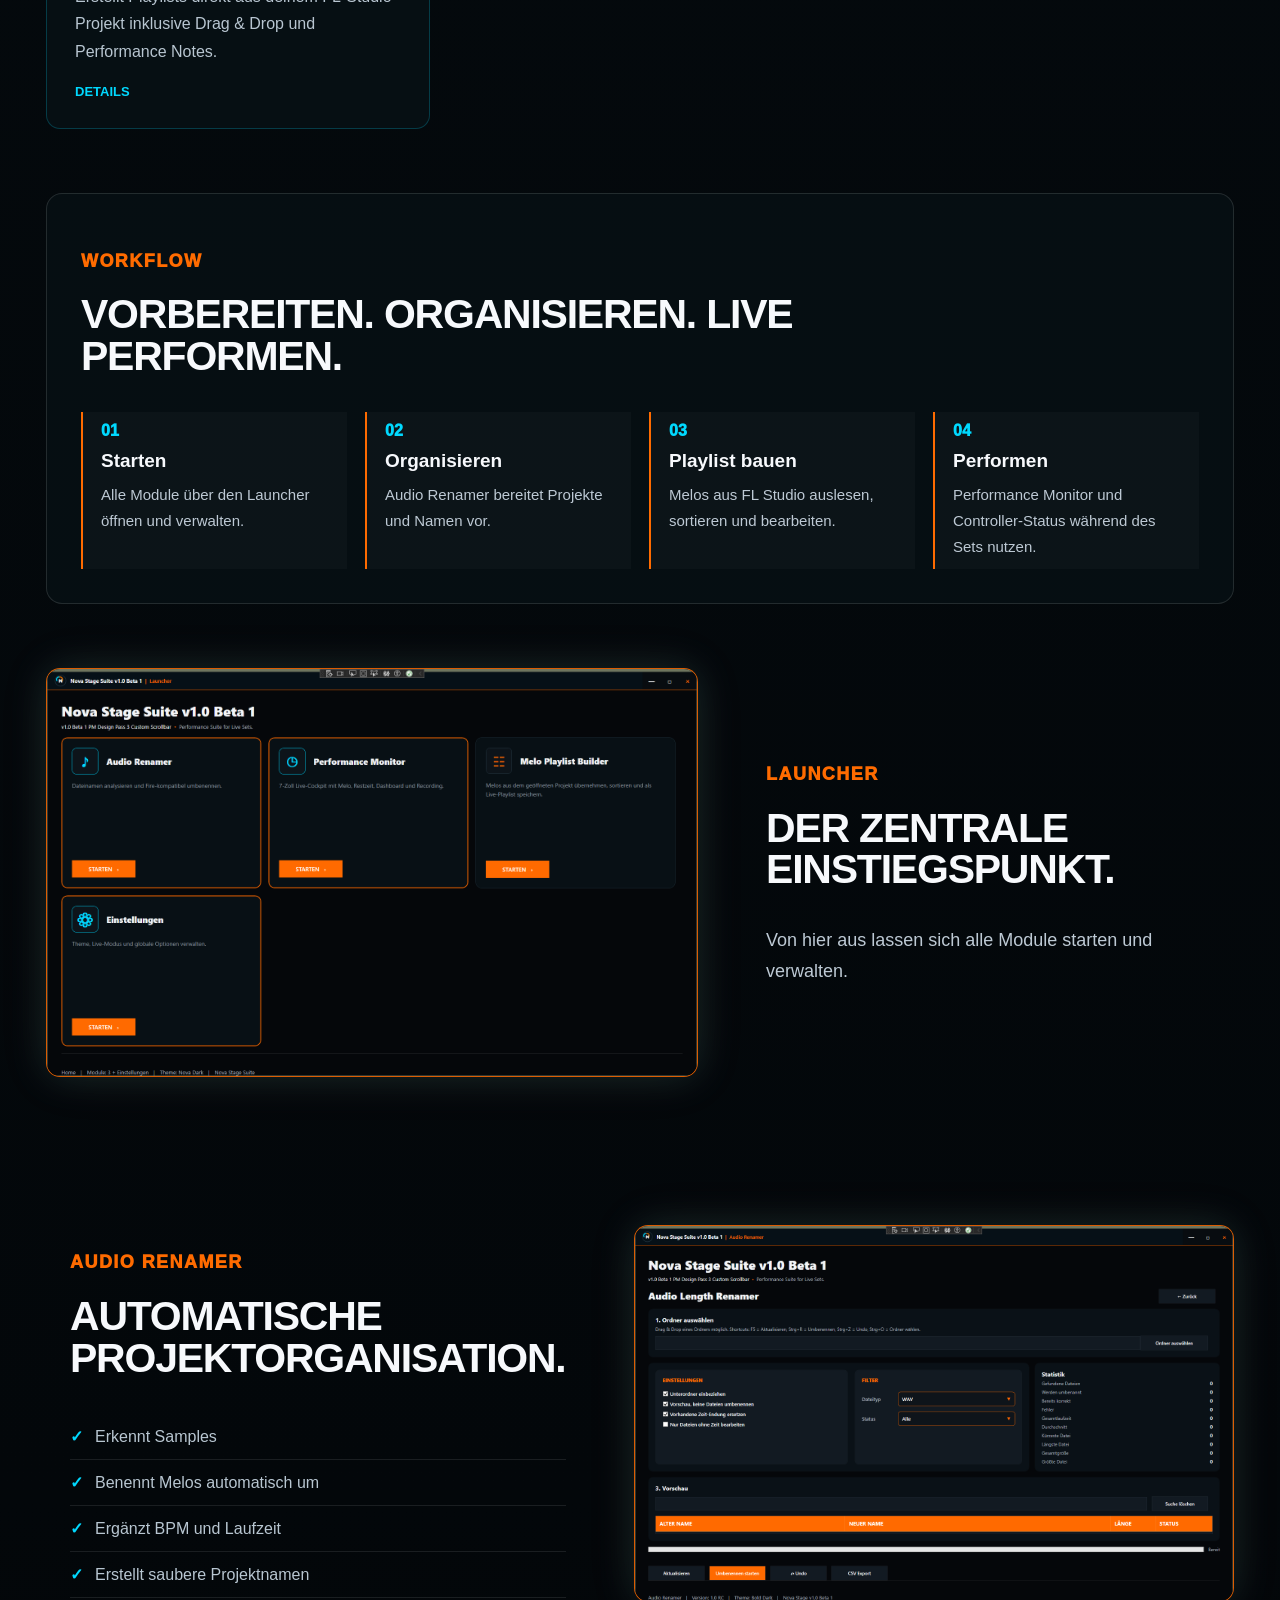
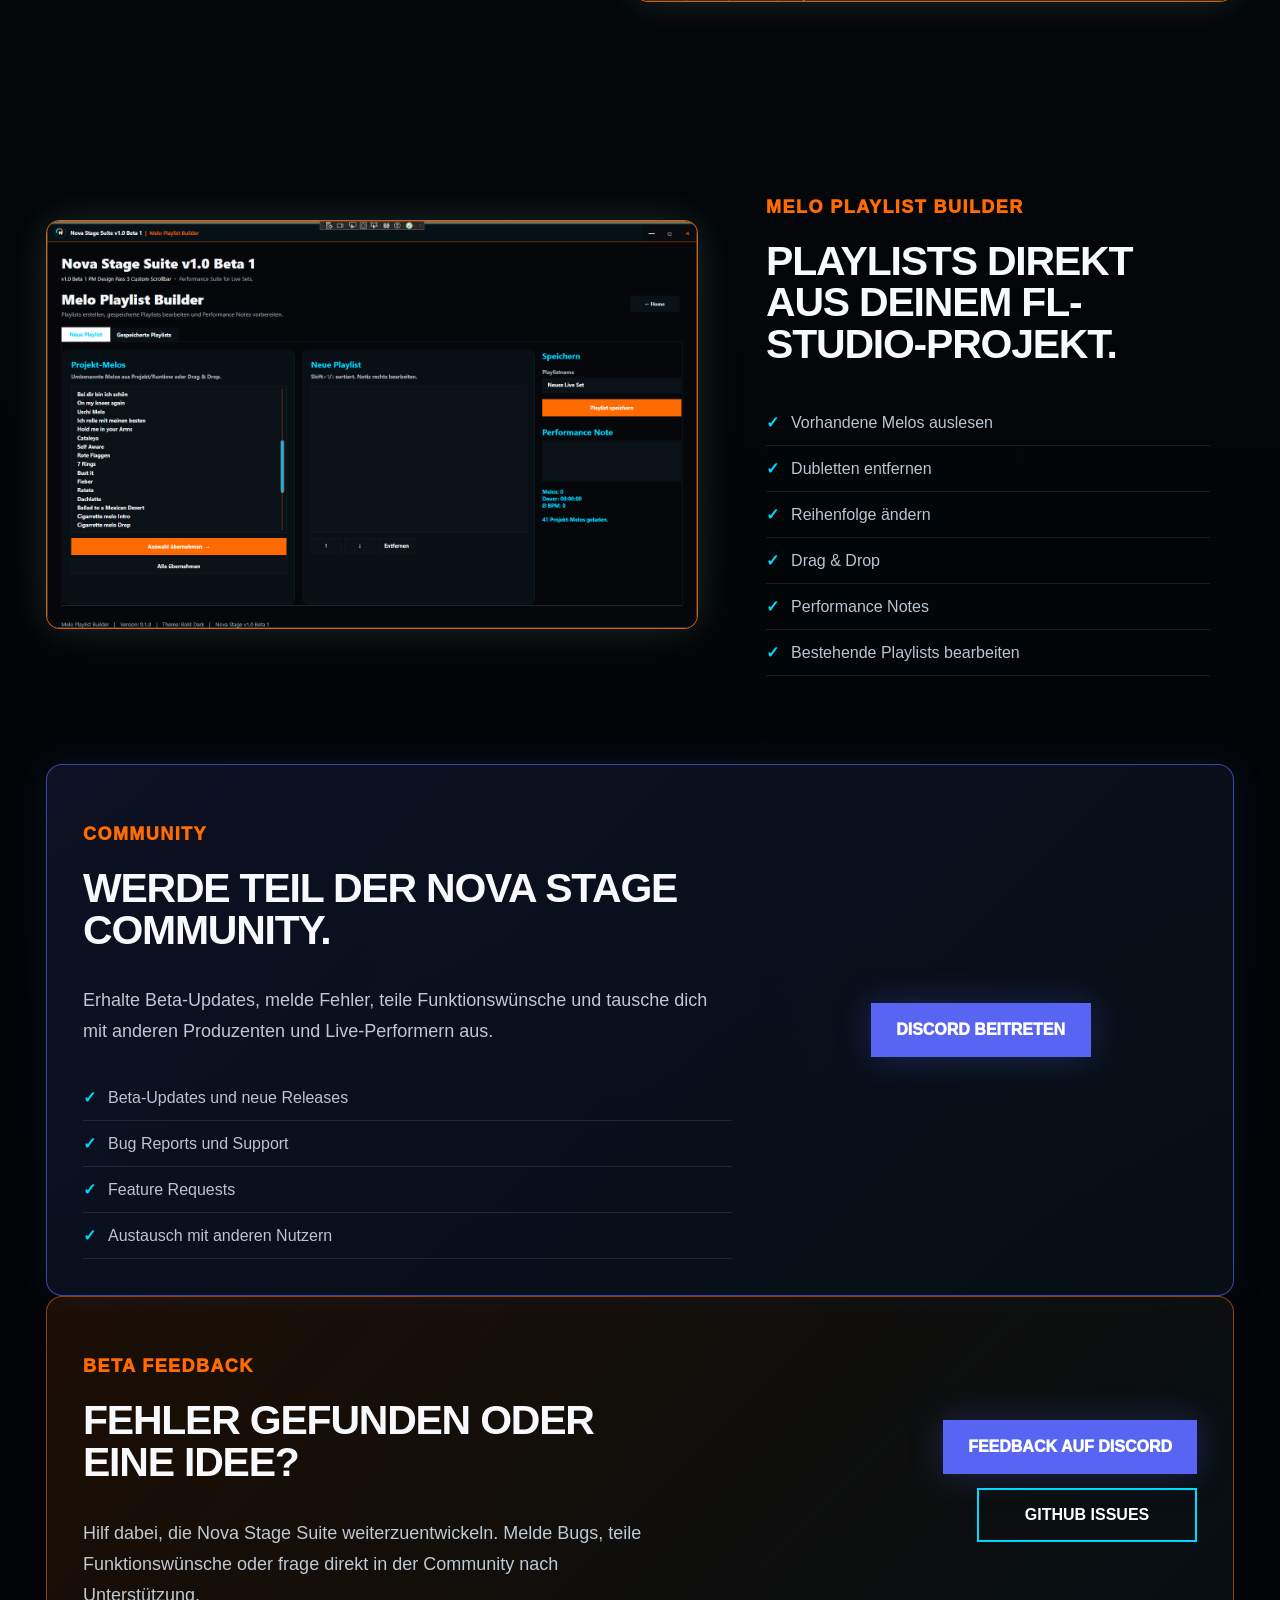
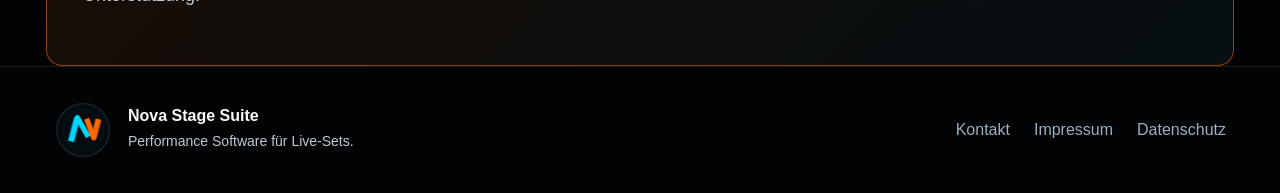
==== commit f365a19b: "Add files via upload" ====
--- a/index.html
+++ b/index.html
@@ -37,7 +37,6 @@
     <a href="download.html">Download</a>
     <a href="controller-scripts.html">Controller Scripts</a>
     <a href="download.html#android-app">Android App</a>
-    <a href="docs.html">Docs</a>
     <a href="handbuch.html">Handbuch</a>
     
     <a href="https://discord.gg/kv3p4N4aw9" target="_blank" rel="noopener noreferrer">Discord</a>
